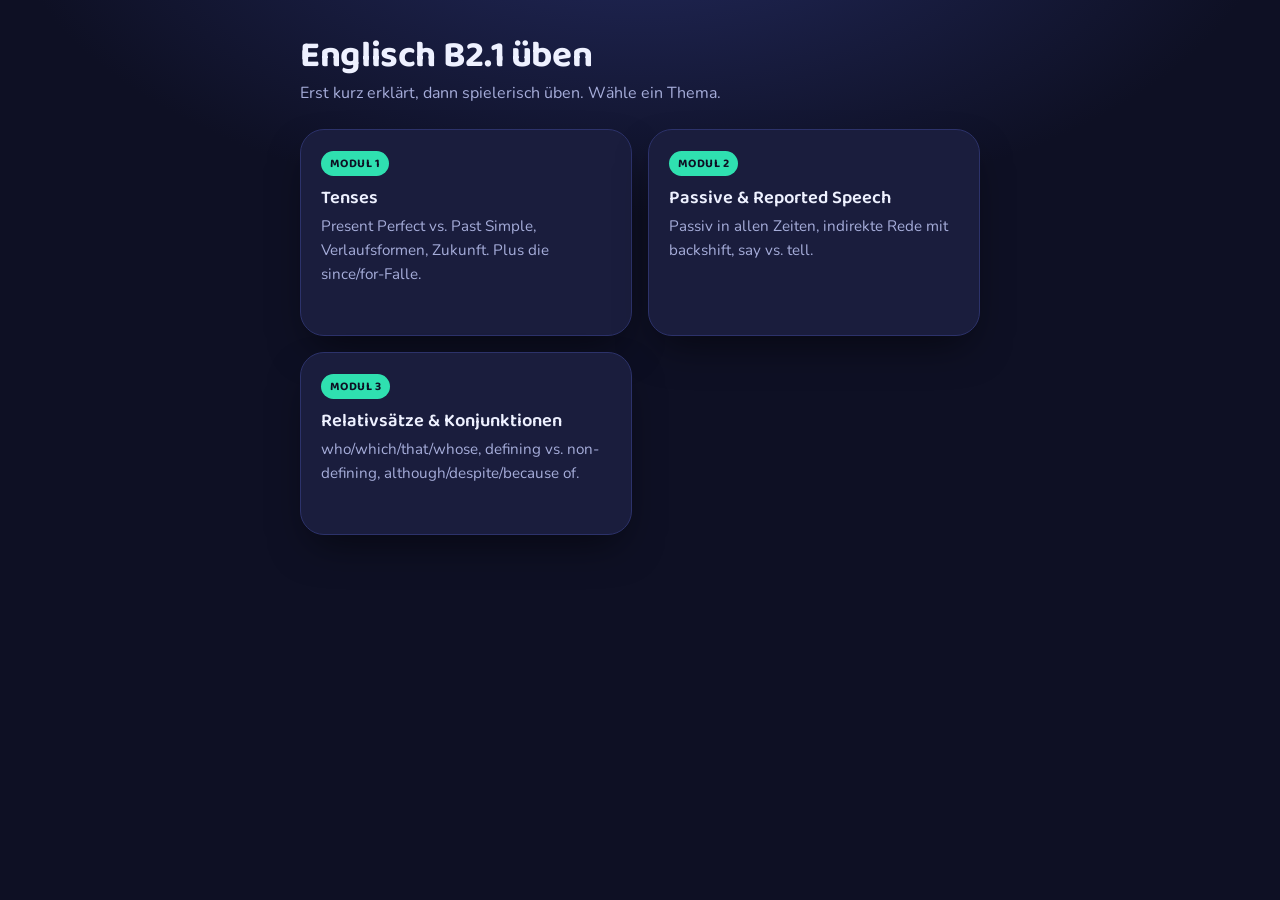
==== index.html @ a8e32803 "Interaktive Englisch-Lernseite B2.1 (Tenses, Passive/Reported, Relativsätze) HTML/CSS/JS ohne Framew" ====
<!DOCTYPE html>
<html lang="de">
<head>
  <meta charset="UTF-8">
  <meta name="viewport" content="width=device-width, initial-scale=1">
  <title>Englisch B2.1 – Grammatik üben</title>
  <link rel="stylesheet" href="css/style.css">
</head>
<body>
  <main class="wrap">
    <h1>Englisch B2.1 üben</h1>
    <p class="lead">Erst kurz erklärt, dann spielerisch üben. Wähle ein Thema.</p>

    <div class="cards">
      <a class="card" href="tenses.html">
        <span class="badge">Modul 1</span>
        <h2>Tenses</h2>
        <p>Present Perfect vs. Past Simple, Verlaufsformen, Zukunft. Plus die since/for-Falle.</p>
        <div class="best" data-best="best:Tenses"></div>
      </a>

      <a class="card" href="passive-reported.html">
        <span class="badge">Modul 2</span>
        <h2>Passive &amp; Reported Speech</h2>
        <p>Passiv in allen Zeiten, indirekte Rede mit backshift, say vs. tell.</p>
        <div class="best" data-best="best:Passive &amp; Reported Speech"></div>
      </a>

      <a class="card" href="relative-conjunctions.html">
        <span class="badge">Modul 3</span>
        <h2>Relativsätze &amp; Konjunktionen</h2>
        <p>who/which/that/whose, defining vs. non-defining, although/despite/because of.</p>
        <div class="best" data-best="best:Relativsätze &amp; Konjunktionen"></div>
      </a>
    </div>
  </main>

  <!-- Zeigt die gespeicherte Bestpunktzahl pro Modul (falls vorhanden) -->
  <script>
    document.querySelectorAll(".best").forEach(function (n) {
      var p = 0;
      try { p = parseInt(localStorage.getItem(n.dataset.best) || "0", 10); } catch (e) {}
      n.textContent = p > 0 ? "Bestpunktzahl: " + p : "";
    });
  </script>
</body>
</html>
---- css/style.css ----
/* ============================================================
   Englisch B2.1 – gemeinsames Aussehen für alle Seiten
   Aufbau: 1) Variablen  2) Grundlagen  3) Startseite
            4) Quiz  5) Gamification  6) Abschluss  7) Handy
   Stil: dunkles "Clay"-Theme, indigo + grün, verspielt aber
         lesbar. Schrift: Baloo 2 (Überschriften) + Nunito (Text).
   ============================================================ */

@import url('https://fonts.googleapis.com/css2?family=Baloo+2:wght@500;600;700&family=Nunito:wght@400;600;700;800&display=swap');

/* 1) Farben & Maße zentral als Variablen ------------------- */
:root {
  --bg:        #0e1024;     /* dunkler Hintergrund   */
  --bg-card:   #1a1d3d;     /* Kästen                */
  --bg-soft:   #242853;     /* Buttons, Felder       */
  --text:      #eef1ff;     /* Schrift  (Kontrast 13:1) */
  --muted:     #a6adda;     /* Nebentext (Kontrast 6:1) */
  --accent:    #8b95ff;     /* Hauptfarbe (indigo, hell für dunkel) */
  --accent-2:  #2fe0b0;     /* Akzent (grün-türkis)  */
  --good:      #3ddc84;     /* richtig               */
  --bad:       #ff6b7a;     /* falsch                */
  --gold:      #ffd34e;     /* Streak / Belohnung    */
  --radius:    24px;        /* große, weiche Ecken (Clay) */
  --shadow:    0 18px 40px -12px rgba(0,0,0,.55);
  /* tastbarer Clay-Schatten: außen tief + innen heller Rand */
  --clay:      0 10px 24px -8px rgba(0,0,0,.5),
               inset 0 1px 0 rgba(255,255,255,.06);
  --maxw:      720px;
  /* sanfte, exponentielle Beschleunigung – kein Bounce */
  --ease:      cubic-bezier(.22,1,.36,1);
}

/* 2) Grundlagen ------------------------------------------- */
* { box-sizing: border-box; }

body {
  margin: 0;
  font-family: "Nunito", system-ui, -apple-system, "Segoe UI", Roboto, sans-serif;
  background: radial-gradient(1100px 560px at 50% -12%, #232a5e 0%, var(--bg) 58%);
  color: var(--text);
  line-height: 1.6;
  min-height: 100dvh;
  -webkit-font-smoothing: antialiased;
}

.wrap {
  max-width: var(--maxw);
  margin: 0 auto;
  padding: 28px 20px 60px;
}

a { color: var(--accent); }

h1, h2, h3, .btn, .badge, .chip { font-family: "Baloo 2", "Nunito", sans-serif; }
h1, h2, h3 { text-wrap: balance; line-height: 1.15; }
h1 { font-size: clamp(1.7rem, 5vw, 2.3rem); font-weight: 700; margin: .2em 0 .1em; letter-spacing: -.01em; }
h2 { font-size: 1.35rem; font-weight: 600; margin: 1.4em 0 .4em; }

.topbar {
  display: flex;
  align-items: center;
  justify-content: space-between;
  margin-bottom: 8px;
}
.topbar a { text-decoration: none; color: var(--muted); font-weight: 600; }
.topbar a:hover { color: var(--text); }

.lead { color: var(--muted); margin-top: 0; }

/* Erklär-Box über dem Quiz */
.explain {
  background: var(--bg-card);
  border: 1px solid #2c326a;
  border-radius: var(--radius);
  padding: 18px 20px;
  box-shadow: var(--clay);
  margin: 18px 0 26px;
}
.explain h2 { margin-top: .2em; }
.explain ul { margin: .4em 0; padding-left: 1.2em; }
.explain li { margin: .3em 0; }
.explain .ex { color: var(--accent-2); font-style: italic; }

/* 3) Startseite: Themen-Karten ---------------------------- */
.cards { display: grid; gap: 16px; margin-top: 22px; }
@media (min-width: 620px) { .cards { grid-template-columns: 1fr 1fr; } }

.card {
  display: block;
  text-decoration: none;
  color: var(--text);
  background: var(--bg-card);
  border: 1px solid #2c326a;
  border-radius: var(--radius);
  padding: 20px;
  box-shadow: var(--shadow);
  transition: transform .12s ease, border-color .12s ease;
}
.card:hover { transform: translateY(-3px); border-color: var(--accent); }
.card .badge {
  display: inline-block;
  font-size: .75rem;
  font-weight: 700;
  letter-spacing: .04em;
  text-transform: uppercase;
  color: var(--bg);
  background: var(--accent-2);
  padding: 3px 9px;
  border-radius: 999px;
  margin-bottom: 10px;
}
.card h2 { margin: .1em 0 .25em; font-size: 1.15rem; }
.card p  { color: var(--muted); margin: 0; font-size: .95rem; }
.card .best { margin-top: 12px; font-size: .85rem; color: var(--gold); min-height: 1.2em; }

/* 4) Quiz ------------------------------------------------- */
.quiz { margin-top: 8px; }

.statusbar {
  display: flex;
  align-items: center;
  gap: 14px;
  flex-wrap: wrap;
  margin-bottom: 14px;
  font-weight: 600;
}
.chip {
  background: var(--bg-soft);
  border-radius: 999px;
  padding: 6px 14px;
  font-size: .9rem;
}
.chip .num { color: var(--accent-2); }
.chip.streak .num { color: var(--gold); }

.progress {
  height: 10px;
  background: var(--bg-soft);
  border-radius: 999px;
  overflow: hidden;
  margin-bottom: 22px;
}
.progress > span {
  display: block;
  height: 100%;
  width: 0%;
  background: linear-gradient(90deg, var(--accent), var(--accent-2));
  transition: width .35s ease;
}

.question {
  background: var(--bg-card);
  border: 1px solid #2c326a;
  border-radius: var(--radius);
  padding: 22px;
  box-shadow: var(--shadow);
}
.q-type {
  font-size: .72rem;
  text-transform: uppercase;
  letter-spacing: .05em;
  color: var(--muted);
  font-weight: 700;
}
.q-text { font-size: 1.2rem; margin: 10px 0 18px; }

/* Multiple-Choice-Optionen */
.options { display: grid; gap: 10px; }
.option {
  text-align: left;
  font-size: 1rem;
  color: var(--text);
  background: var(--bg-soft);
  border: 2px solid transparent;
  border-radius: 12px;
  padding: 13px 16px;
  cursor: pointer;
  transition: border-color .12s, background .12s;
}
.option { transition: border-color .15s var(--ease), background .15s var(--ease), transform .12s var(--ease); }
.option:hover:not(:disabled) { border-color: var(--accent); transform: translateY(-1px); }
.option:active:not(:disabled) { transform: scale(.98); }
.option:disabled { cursor: default; opacity: .95; }
.option.correct { border-color: var(--good); background: rgba(46,204,113,.16); }
.option.wrong   { border-color: var(--bad);  background: rgba(255,93,108,.16); }

/* Eingabefeld für Lückentext / Umformen */
.answer-input {
  width: 100%;
  font-size: 1.05rem;
  color: var(--text);
  background: var(--bg-soft);
  border: 2px solid #343a72;
  border-radius: 12px;
  padding: 13px 16px;
  outline: none;
}
.answer-input:focus { border-color: var(--accent); }
.answer-input.correct { border-color: var(--good); }
.answer-input.wrong   { border-color: var(--bad); }

/* Knöpfe */
.btn {
  font-size: 1rem;
  font-weight: 700;
  color: #fff;
  background: var(--accent);
  border: none;
  border-radius: 12px;
  padding: 13px 22px;
  cursor: pointer;
  transition: filter .12s, transform .12s;
}
.btn:hover { filter: brightness(1.08); }
.btn:active { transform: scale(.96); }            /* tastbares Drücken */
.btn.ghost { background: var(--bg-soft); }
.btn[disabled] { opacity: .4; cursor: default; }

.actions { display: flex; gap: 10px; margin-top: 18px; flex-wrap: wrap; }

/* 5) Feedback nach Antwort -------------------------------- */
.feedback {
  margin-top: 16px;
  padding: 14px 16px;
  border-radius: 12px;
  font-size: .98rem;
  display: none;            /* per JS eingeblendet */
}
.feedback.show { display: block; }
.feedback.good { background: rgba(46,204,113,.14); border: 1px solid var(--good); }
.feedback.bad  { background: rgba(255,93,108,.14); border: 1px solid var(--bad); }
.feedback .tag { font-weight: 800; }
.feedback.good .tag { color: var(--good); }
.feedback.bad  .tag { color: var(--bad); }
.feedback .why { color: var(--text); }
.feedback .sol { color: var(--accent-2); font-weight: 600; }

/* kleine Belohnungs-Animation bei Streak */
@keyframes pop { 0%{transform:scale(.6);opacity:0} 60%{transform:scale(1.15)} 100%{transform:scale(1);opacity:1} }
.spark { display:inline-block; animation: pop .4s ease; }

/* 6) Abschluss-Screen ------------------------------------- */
.result {
  text-align: center;
  background: var(--bg-card);
  border: 1px solid #2c326a;
  border-radius: var(--radius);
  padding: 38px 24px;
  box-shadow: var(--shadow);
}
.result .ring {
  --p: 0;                   /* Prozent, per JS gesetzt */
  width: 160px; height: 160px;
  margin: 8px auto 20px;
  border-radius: 50%;
  display: grid; place-items: center;
  background:
    radial-gradient(closest-side, var(--bg-card) 78%, transparent 79%),
    conic-gradient(var(--accent-2) calc(var(--p) * 1%), var(--bg-soft) 0);
}
.result .ring b { font-size: 2.1rem; }
.result .msg { font-size: 1.15rem; margin: 6px 0 4px; }
.result .sub { color: var(--muted); }

/* 7) Handy ------------------------------------------------ */
@media (max-width: 480px) {
  .q-text { font-size: 1.08rem; }
  .wrap { padding: 20px 14px 50px; }
}

/* 8) Tastatur-Fokus & Barrierefreiheit -------------------- */
:focus-visible {
  outline: 3px solid var(--accent);
  outline-offset: 2px;
  border-radius: 6px;
}

/* Wer im System "weniger Bewegung" einstellt, bekommt keine. */
@media (prefers-reduced-motion: reduce) {
  *, *::before, *::after {
    animation-duration: .01ms !important;
    animation-iteration-count: 1 !important;
    transition-duration: .01ms !important;
    scroll-behavior: auto !important;
  }
}
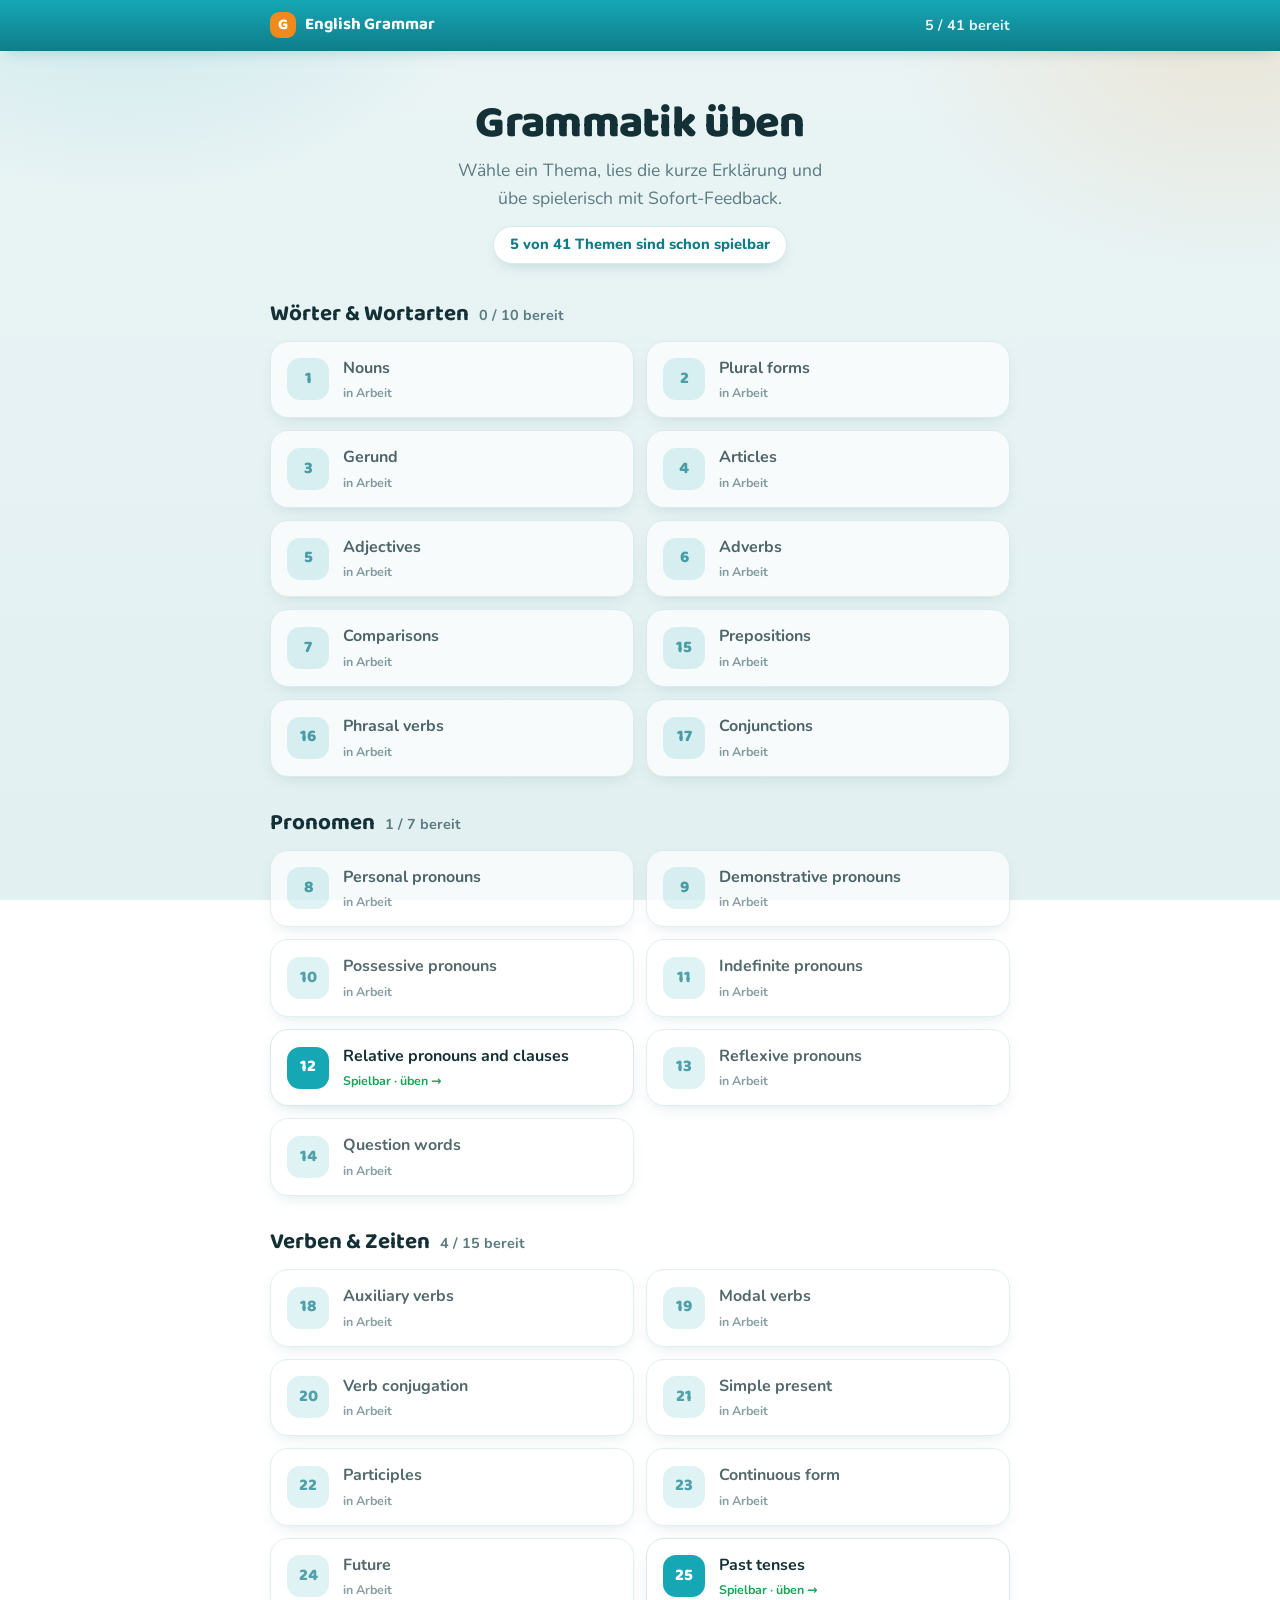
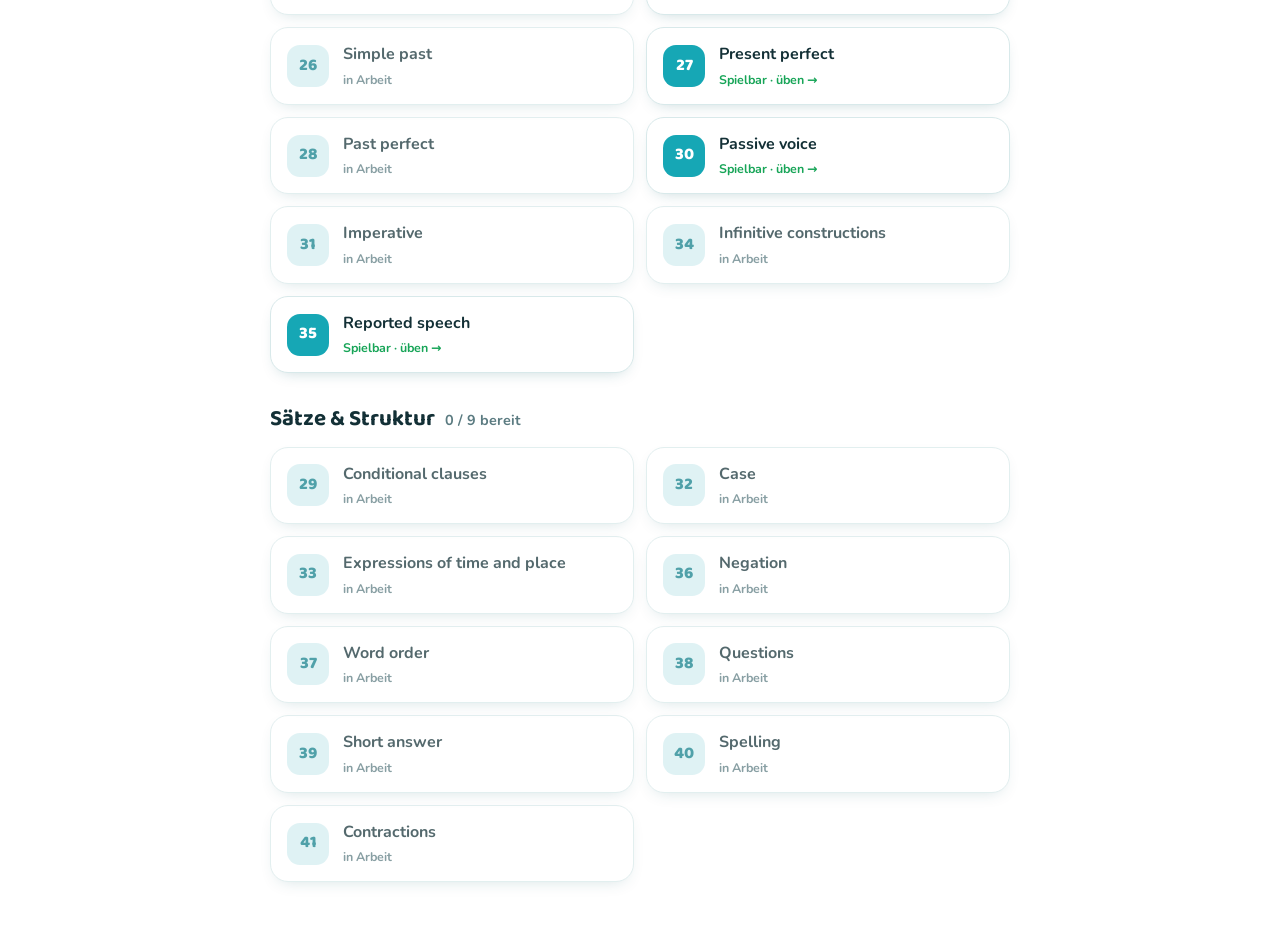
==== commit d56f918f: "Redesign auf teal+orange (Stina-Stil) + skalierbare 41-Themen-Struktur - style.css: helles, verspiel" ====
--- a/index.html
+++ b/index.html
@@ -3,45 +3,82 @@
 <head>
   <meta charset="UTF-8">
   <meta name="viewport" content="width=device-width, initial-scale=1">
-  <title>Englisch B2.1 – Grammatik üben</title>
+  <title>English Grammar – üben</title>
   <link rel="stylesheet" href="css/style.css">
 </head>
 <body>
+  <header class="appbar">
+    <div class="appbar__in">
+      <a class="appbar__title" href="index.html"><span class="dot">G</span> English Grammar</a>
+      <span style="opacity:.9;font-weight:700;font-size:.9rem" id="ready-count"></span>
+    </div>
+  </header>
+
   <main class="wrap">
-    <h1>Englisch B2.1 üben</h1>
-    <p class="lead">Erst kurz erklärt, dann spielerisch üben. Wähle ein Thema.</p>
+    <section class="hero">
+      <h1>Grammatik üben</h1>
+      <p class="lead">Wähle ein Thema, lies die kurze Erklärung und übe spielerisch mit Sofort-Feedback.</p>
+      <span class="stat" id="hero-stat"></span>
+    </section>
 
-    <div class="cards">
-      <a class="card" href="tenses.html">
-        <span class="badge">Modul 1</span>
-        <h2>Tenses</h2>
-        <p>Present Perfect vs. Past Simple, Verlaufsformen, Zukunft. Plus die since/for-Falle.</p>
-        <div class="best" data-best="best:Tenses"></div>
-      </a>
-
-      <a class="card" href="passive-reported.html">
-        <span class="badge">Modul 2</span>
-        <h2>Passive &amp; Reported Speech</h2>
-        <p>Passiv in allen Zeiten, indirekte Rede mit backshift, say vs. tell.</p>
-        <div class="best" data-best="best:Passive &amp; Reported Speech"></div>
-      </a>
-
-      <a class="card" href="relative-conjunctions.html">
-        <span class="badge">Modul 3</span>
-        <h2>Relativsätze &amp; Konjunktionen</h2>
-        <p>who/which/that/whose, defining vs. non-defining, although/despite/because of.</p>
-        <div class="best" data-best="best:Relativsätze &amp; Konjunktionen"></div>
-      </a>
-    </div>
+    <div id="topic-list"></div>
   </main>
 
-  <!-- Zeigt die gespeicherte Bestpunktzahl pro Modul (falls vorhanden) -->
+  <script src="js/topics.js"></script>
   <script>
-    document.querySelectorAll(".best").forEach(function (n) {
-      var p = 0;
-      try { p = parseInt(localStorage.getItem(n.dataset.best) || "0", 10); } catch (e) {}
-      n.textContent = p > 0 ? "Bestpunktzahl: " + p : "";
-    });
+    (function () {
+      var groups = window.TOPIC_GROUPS, topics = window.TOPICS;
+      var fertig = topics.filter(function (t) { return t.file; }).length;
+
+      document.getElementById("ready-count").textContent = fertig + " / " + topics.length + " bereit";
+      document.getElementById("hero-stat").textContent = fertig + " von " + topics.length + " Themen sind schon spielbar";
+
+      function bestFor(t) {
+        // Bestpunktzahl wird in quiz.js unter "best:<title>" gespeichert
+        try { return parseInt(localStorage.getItem("best:" + t.title) || "0", 10); } catch (e) { return 0; }
+      }
+
+      var root = document.getElementById("topic-list");
+
+      groups.forEach(function (g) {
+        var items = topics.filter(function (t) { return t.group === g.key; });
+        if (!items.length) return;
+        var fertigG = items.filter(function (t) { return t.file; }).length;
+
+        var sec = document.createElement("section");
+        sec.className = "group";
+        sec.innerHTML =
+          '<div class="group__head"><h2>' + g.name + '</h2>' +
+          '<span class="count">' + fertigG + " / " + items.length + ' bereit</span></div>' +
+          '<div class="topics"></div>';
+        var grid = sec.querySelector(".topics");
+
+        items.forEach(function (t) {
+          var best = t.file ? bestFor(t) : 0;
+          if (t.file) {
+            var a = document.createElement("a");
+            a.className = "topic ready";
+            a.href = "uebung.html?id=" + t.id;
+            a.innerHTML =
+              '<span class="n">' + t.id + '</span>' +
+              '<span><span class="t">' + t.title + '</span>' +
+              '<span class="meta">Spielbar · üben →</span></span>' +
+              (best > 0 ? '<span class="best">' + best + ' P</span>' : '');
+            grid.appendChild(a);
+          } else {
+            var d = document.createElement("div");
+            d.className = "topic soon";
+            d.innerHTML =
+              '<span class="n">' + t.id + '</span>' +
+              '<span><span class="t">' + t.title + '</span>' +
+              '<span class="meta">in Arbeit</span></span>';
+            grid.appendChild(d);
+          }
+        });
+
+        root.appendChild(sec);
+      });
+    })();
   </script>
 </body>
 </html>
--- a/css/style.css
+++ b/css/style.css
@@ -1,33 +1,39 @@
 /* ============================================================
-   Englisch B2.1 – gemeinsames Aussehen für alle Seiten
-   Aufbau: 1) Variablen  2) Grundlagen  3) Startseite
-            4) Quiz  5) Gamification  6) Abschluss  7) Handy
-   Stil: dunkles "Clay"-Theme, indigo + grün, verspielt aber
-         lesbar. Schrift: Baloo 2 (Überschriften) + Nunito (Text).
+   Englisch üben – gemeinsames Aussehen für alle Seiten
+   Stil: HELL & verspielt, Farben wie Stina_Schulhund (teal + orange).
+   Schrift: Baloo 2 (Überschriften) + Nunito (Text).
+   Aufbau: 1) Variablen 2) Grundlagen 3) Kopfleiste 4) Landingpage
+           5) Quiz 6) Feedback 7) Abschluss 8) Handy 9) A11y
    ============================================================ */
 
-@import url('https://fonts.googleapis.com/css2?family=Baloo+2:wght@500;600;700&family=Nunito:wght@400;600;700;800&display=swap');
-
-/* 1) Farben & Maße zentral als Variablen ------------------- */
+@import url('https://fonts.googleapis.com/css2?family=Baloo+2:wght@500;600;700;800&family=Nunito:wght@400;600;700;800&display=swap');
+
+/* 1) Farben & Maße ---------------------------------------- */
 :root {
-  --bg:        #0e1024;     /* dunkler Hintergrund   */
-  --bg-card:   #1a1d3d;     /* Kästen                */
-  --bg-soft:   #242853;     /* Buttons, Felder       */
-  --text:      #eef1ff;     /* Schrift  (Kontrast 13:1) */
-  --muted:     #a6adda;     /* Nebentext (Kontrast 6:1) */
-  --accent:    #8b95ff;     /* Hauptfarbe (indigo, hell für dunkel) */
-  --accent-2:  #2fe0b0;     /* Akzent (grün-türkis)  */
-  --good:      #3ddc84;     /* richtig               */
-  --bad:       #ff6b7a;     /* falsch                */
-  --gold:      #ffd34e;     /* Streak / Belohnung    */
-  --radius:    24px;        /* große, weiche Ecken (Clay) */
-  --shadow:    0 18px 40px -12px rgba(0,0,0,.55);
-  /* tastbarer Clay-Schatten: außen tief + innen heller Rand */
-  --clay:      0 10px 24px -8px rgba(0,0,0,.5),
-               inset 0 1px 0 rgba(255,255,255,.06);
-  --maxw:      720px;
-  /* sanfte, exponentielle Beschleunigung – kein Bounce */
-  --ease:      cubic-bezier(.22,1,.36,1);
+  --bg:        #eaf4f5;     /* sehr helles Teal-Off-White */
+  --bg-2:      #e2f0f1;
+  --surface:   #ffffff;
+  --ink:       #133036;     /* dunkles Teal-Anthrazit (Kontrast 12:1) */
+  --muted:     #5b7b81;     /* Nebentext (Kontrast 4.6:1) */
+  --line:      #d8e9ea;
+
+  --teal:      #16a7b5;     /* Hauptfarbe (wie Referenz-Header) */
+  --teal-d:    #0e7d89;     /* dunkler für 3D/Text/Hover */
+  --teal-l:    #d3eef1;
+  --orange:    #f08a1d;     /* Akzent (wie oranger „G“-Button) */
+  --orange-d:  #d3730c;
+
+  --good:      #18a558;     /* richtig */
+  --good-bg:   #e6f7ee;
+  --bad:       #e6452f;     /* falsch (Referenz-Rot) */
+  --bad-bg:    #fdeae6;
+  --gold:      #f0a500;     /* Serie/Belohnung */
+
+  --radius:    24px;
+  --shadow:    0 16px 34px -16px rgba(16,90,100,.40);
+  --shadow-sm: 0 6px 16px -8px rgba(16,90,100,.28);
+  --maxw:      780px;
+  --ease:      cubic-bezier(.22,1,.36,1);   /* ease-out, kein Bounce */
 }
 
 /* 2) Grundlagen ------------------------------------------- */
@@ -36,251 +42,189 @@
 body {
   margin: 0;
   font-family: "Nunito", system-ui, -apple-system, "Segoe UI", Roboto, sans-serif;
-  background: radial-gradient(1100px 560px at 50% -12%, #232a5e 0%, var(--bg) 58%);
-  color: var(--text);
+  color: var(--ink);
   line-height: 1.6;
   min-height: 100dvh;
   -webkit-font-smoothing: antialiased;
-}
-
-.wrap {
-  max-width: var(--maxw);
-  margin: 0 auto;
-  padding: 28px 20px 60px;
-}
-
-a { color: var(--accent); }
-
-h1, h2, h3, .btn, .badge, .chip { font-family: "Baloo 2", "Nunito", sans-serif; }
-h1, h2, h3 { text-wrap: balance; line-height: 1.15; }
-h1 { font-size: clamp(1.7rem, 5vw, 2.3rem); font-weight: 700; margin: .2em 0 .1em; letter-spacing: -.01em; }
-h2 { font-size: 1.35rem; font-weight: 600; margin: 1.4em 0 .4em; }
-
-.topbar {
-  display: flex;
-  align-items: center;
-  justify-content: space-between;
-  margin-bottom: 8px;
-}
-.topbar a { text-decoration: none; color: var(--muted); font-weight: 600; }
-.topbar a:hover { color: var(--text); }
-
-.lead { color: var(--muted); margin-top: 0; }
-
-/* Erklär-Box über dem Quiz */
-.explain {
-  background: var(--bg-card);
-  border: 1px solid #2c326a;
-  border-radius: var(--radius);
-  padding: 18px 20px;
-  box-shadow: var(--clay);
-  margin: 18px 0 26px;
-}
+  background:
+    radial-gradient(620px 420px at 10% -6%,  rgba(22,167,181,.16), transparent 60%),
+    radial-gradient(560px 420px at 96% 2%,   rgba(240,138,29,.14), transparent 60%),
+    linear-gradient(180deg, var(--bg), var(--bg-2));
+  background-attachment: fixed;
+}
+
+.wrap { max-width: var(--maxw); margin: 0 auto; padding: 22px 20px 64px; }
+
+a { color: var(--teal-d); }
+
+h1, h2, h3, .btn, .badge, .chip, .appbar__title { font-family: "Baloo 2", "Nunito", sans-serif; }
+h1, h2, h3 { text-wrap: balance; line-height: 1.12; }
+h1 { font-size: clamp(1.9rem, 5.5vw, 2.8rem); font-weight: 800; margin: .2em 0 .1em; letter-spacing: -.015em; }
+h2 { font-size: 1.4rem; font-weight: 700; margin: 1.3em 0 .4em; }
+
+.lead { color: var(--muted); margin-top: 0; font-size: 1.1rem; }
+
+/* 3) Kopfleiste (teal, wie Referenz) ---------------------- */
+.appbar {
+  position: sticky; top: 0; z-index: 50;
+  background: linear-gradient(180deg, var(--teal), var(--teal-d));
+  color: #fff; box-shadow: var(--shadow-sm);
+}
+.appbar__in { max-width: var(--maxw); margin: 0 auto; padding: 12px 20px;
+              display: flex; align-items: center; justify-content: space-between; gap: 12px; }
+.appbar__title { font-weight: 700; font-size: 1.05rem; color: #fff; text-decoration: none;
+                 display: inline-flex; align-items: center; gap: 9px; }
+.appbar__title .dot { width: 26px; height: 26px; border-radius: 9px; background: var(--orange);
+                      display: grid; place-items: center; color: #fff; font-weight: 800; font-size: .95rem; }
+.appbar a.back { color: #fff; text-decoration: none; font-weight: 700; opacity: .92; font-size: .95rem; }
+.appbar a.back:hover { opacity: 1; }
+
+/* 4) Landingpage ------------------------------------------ */
+.hero { text-align: center; padding: 26px 0 4px; }
+.hero h1 { margin: 0 0 .15em; }
+.hero .lead { max-width: 34ch; margin: 0 auto 6px; }
+.hero .stat { display: inline-block; margin-top: 8px; color: var(--teal-d); font-weight: 800;
+              background: #fff; border: 1px solid var(--line); box-shadow: var(--shadow-sm);
+              padding: 6px 16px; border-radius: 999px; font-size: .92rem; }
+
+.group { margin-top: 34px; }
+.group__head { display: flex; align-items: baseline; gap: 10px; margin-bottom: 4px; }
+.group__head h2 { margin: 0; }
+.group__head .count { color: var(--muted); font-weight: 700; font-size: .9rem; }
+
+.topics { display: grid; gap: 12px; margin-top: 14px; }
+@media (min-width: 620px) { .topics { grid-template-columns: 1fr 1fr; } }
+
+.topic {
+  position: relative; display: flex; align-items: center; gap: 14px;
+  text-decoration: none; color: var(--ink);
+  background: var(--surface); border: 1px solid var(--line); border-radius: 18px;
+  padding: 14px 16px; box-shadow: var(--shadow-sm);
+  transition: transform .2s var(--ease), box-shadow .2s var(--ease), border-color .2s var(--ease);
+}
+.topic:hover { transform: translateY(-3px); box-shadow: var(--shadow); border-color: var(--teal); }
+.topic .n {
+  flex: none; width: 42px; height: 42px; border-radius: 13px; display: grid; place-items: center;
+  font-family: "Baloo 2", sans-serif; font-weight: 800; font-size: 1.05rem;
+  background: var(--teal-l); color: var(--teal-d);
+}
+.topic.ready .n { background: var(--teal); color: #fff; }
+.topic .t { font-weight: 700; line-height: 1.25; }
+.topic .meta { display: block; font-weight: 700; font-size: .78rem; color: var(--muted); margin-top: 2px; }
+.topic.ready .meta { color: var(--good); }
+.topic .best { margin-left: auto; flex: none; font-weight: 800; font-size: .82rem; color: var(--gold); }
+.topic.soon { opacity: .72; }
+.topic.soon:hover { transform: none; box-shadow: var(--shadow-sm); border-color: var(--line); }
+
+/* 5) Quiz ------------------------------------------------- */
+.quiz { margin-top: 6px; }
+.quiz__intro { color: var(--muted); margin: 2px 0 12px; }
+
+.explain { background: var(--surface); border: 1px solid var(--line); border-radius: var(--radius);
+           padding: 20px 22px; box-shadow: var(--shadow-sm); margin: 16px 0 24px; }
 .explain h2 { margin-top: .2em; }
 .explain ul { margin: .4em 0; padding-left: 1.2em; }
-.explain li { margin: .3em 0; }
-.explain .ex { color: var(--accent-2); font-style: italic; }
-
-/* 3) Startseite: Themen-Karten ---------------------------- */
-.cards { display: grid; gap: 16px; margin-top: 22px; }
-@media (min-width: 620px) { .cards { grid-template-columns: 1fr 1fr; } }
-
-.card {
-  display: block;
-  text-decoration: none;
-  color: var(--text);
-  background: var(--bg-card);
-  border: 1px solid #2c326a;
-  border-radius: var(--radius);
-  padding: 20px;
-  box-shadow: var(--shadow);
-  transition: transform .12s ease, border-color .12s ease;
-}
-.card:hover { transform: translateY(-3px); border-color: var(--accent); }
-.card .badge {
-  display: inline-block;
-  font-size: .75rem;
-  font-weight: 700;
-  letter-spacing: .04em;
-  text-transform: uppercase;
-  color: var(--bg);
-  background: var(--accent-2);
-  padding: 3px 9px;
-  border-radius: 999px;
-  margin-bottom: 10px;
-}
-.card h2 { margin: .1em 0 .25em; font-size: 1.15rem; }
-.card p  { color: var(--muted); margin: 0; font-size: .95rem; }
-.card .best { margin-top: 12px; font-size: .85rem; color: var(--gold); min-height: 1.2em; }
-
-/* 4) Quiz ------------------------------------------------- */
-.quiz { margin-top: 8px; }
-
-.statusbar {
-  display: flex;
-  align-items: center;
-  gap: 14px;
-  flex-wrap: wrap;
-  margin-bottom: 14px;
-  font-weight: 600;
-}
-.chip {
-  background: var(--bg-soft);
-  border-radius: 999px;
-  padding: 6px 14px;
-  font-size: .9rem;
-}
-.chip .num { color: var(--accent-2); }
+.explain li { margin: .35em 0; }
+.explain .ex { color: var(--teal-d); font-style: italic; font-weight: 700; }
+
+.statusbar { display: flex; align-items: center; gap: 12px; flex-wrap: wrap; margin-bottom: 14px; font-weight: 800; }
+.chip { background: var(--surface); border: 1px solid var(--line); box-shadow: var(--shadow-sm);
+        border-radius: 999px; padding: 7px 15px; font-size: .92rem; color: var(--ink); }
+.chip .num { color: var(--teal-d); }
 .chip.streak .num { color: var(--gold); }
 
-.progress {
-  height: 10px;
-  background: var(--bg-soft);
-  border-radius: 999px;
-  overflow: hidden;
-  margin-bottom: 22px;
-}
-.progress > span {
-  display: block;
-  height: 100%;
-  width: 0%;
-  background: linear-gradient(90deg, var(--accent), var(--accent-2));
-  transition: width .35s ease;
-}
-
-.question {
-  background: var(--bg-card);
-  border: 1px solid #2c326a;
-  border-radius: var(--radius);
-  padding: 22px;
-  box-shadow: var(--shadow);
-}
-.q-type {
-  font-size: .72rem;
-  text-transform: uppercase;
-  letter-spacing: .05em;
-  color: var(--muted);
-  font-weight: 700;
-}
-.q-text { font-size: 1.2rem; margin: 10px 0 18px; }
-
-/* Multiple-Choice-Optionen */
-.options { display: grid; gap: 10px; }
+.progress { height: 14px; background: #fff; border: 1px solid var(--line); border-radius: 999px;
+            overflow: hidden; margin-bottom: 22px; box-shadow: inset 0 1px 3px rgba(16,90,100,.08); }
+.progress > span { display: block; height: 100%; width: 0%; border-radius: 999px;
+                   background: linear-gradient(90deg, var(--teal), var(--orange));
+                   transition: width .45s var(--ease); }
+
+.question { background: var(--surface); border: 1px solid var(--line); border-radius: var(--radius);
+            padding: 24px; box-shadow: var(--shadow); }
+.q-type { font-size: .74rem; text-transform: uppercase; letter-spacing: .06em; color: var(--teal-d); font-weight: 800; }
+.q-text { font-size: 1.3rem; font-weight: 700; margin: 10px 0 20px; line-height: 1.4; }
+
+.options { display: grid; gap: 12px; }
 .option {
-  text-align: left;
-  font-size: 1rem;
-  color: var(--text);
-  background: var(--bg-soft);
-  border: 2px solid transparent;
-  border-radius: 12px;
-  padding: 13px 16px;
-  cursor: pointer;
-  transition: border-color .12s, background .12s;
-}
-.option { transition: border-color .15s var(--ease), background .15s var(--ease), transform .12s var(--ease); }
-.option:hover:not(:disabled) { border-color: var(--accent); transform: translateY(-1px); }
-.option:active:not(:disabled) { transform: scale(.98); }
-.option:disabled { cursor: default; opacity: .95; }
-.option.correct { border-color: var(--good); background: rgba(46,204,113,.16); }
-.option.wrong   { border-color: var(--bad);  background: rgba(255,93,108,.16); }
-
-/* Eingabefeld für Lückentext / Umformen */
+  text-align: left; font-family: "Nunito", sans-serif; font-size: 1.05rem; font-weight: 700;
+  color: var(--ink); background: #fff; border: 2px solid var(--line); border-radius: 16px;
+  padding: 15px 18px; cursor: pointer; box-shadow: 0 3px 0 var(--line);
+  transition: transform .12s var(--ease), border-color .15s var(--ease), box-shadow .12s var(--ease), background .15s var(--ease);
+}
+.option:hover:not(:disabled) { border-color: var(--teal); transform: translateY(-2px); box-shadow: 0 5px 0 var(--line); }
+.option:active:not(:disabled) { transform: translateY(1px); box-shadow: 0 1px 0 var(--line); }
+.option:disabled { cursor: default; }
+.option.correct { border-color: var(--good); background: var(--good-bg); box-shadow: 0 3px 0 #bfe9cd; }
+.option.wrong   { border-color: var(--bad);  background: var(--bad-bg);  box-shadow: 0 3px 0 #f6c6bd; }
+
 .answer-input {
-  width: 100%;
-  font-size: 1.05rem;
-  color: var(--text);
-  background: var(--bg-soft);
-  border: 2px solid #343a72;
-  border-radius: 12px;
-  padding: 13px 16px;
-  outline: none;
-}
-.answer-input:focus { border-color: var(--accent); }
-.answer-input.correct { border-color: var(--good); }
-.answer-input.wrong   { border-color: var(--bad); }
-
-/* Knöpfe */
+  width: 100%; font-family: "Nunito", sans-serif; font-size: 1.08rem; font-weight: 700; color: var(--ink);
+  background: #fff; border: 2px solid var(--line); border-radius: 16px; padding: 15px 18px; outline: none;
+  transition: border-color .15s var(--ease), box-shadow .15s var(--ease);
+}
+.answer-input::placeholder { color: #9bb4b8; font-weight: 600; }
+.answer-input:focus { border-color: var(--teal); box-shadow: 0 0 0 4px rgba(22,167,181,.18); }
+.answer-input.correct { border-color: var(--good); background: var(--good-bg); }
+.answer-input.wrong   { border-color: var(--bad);  background: var(--bad-bg); }
+
 .btn {
-  font-size: 1rem;
-  font-weight: 700;
-  color: #fff;
-  background: var(--accent);
-  border: none;
-  border-radius: 12px;
-  padding: 13px 22px;
-  cursor: pointer;
-  transition: filter .12s, transform .12s;
-}
-.btn:hover { filter: brightness(1.08); }
-.btn:active { transform: scale(.96); }            /* tastbares Drücken */
-.btn.ghost { background: var(--bg-soft); }
-.btn[disabled] { opacity: .4; cursor: default; }
-
-.actions { display: flex; gap: 10px; margin-top: 18px; flex-wrap: wrap; }
-
-/* 5) Feedback nach Antwort -------------------------------- */
-.feedback {
-  margin-top: 16px;
-  padding: 14px 16px;
-  border-radius: 12px;
-  font-size: .98rem;
-  display: none;            /* per JS eingeblendet */
-}
-.feedback.show { display: block; }
-.feedback.good { background: rgba(46,204,113,.14); border: 1px solid var(--good); }
-.feedback.bad  { background: rgba(255,93,108,.14); border: 1px solid var(--bad); }
-.feedback .tag { font-weight: 800; }
+  font-family: "Baloo 2", sans-serif; font-size: 1.05rem; font-weight: 700; color: #fff;
+  background: var(--teal); border: none; border-radius: 16px; padding: 14px 24px; cursor: pointer;
+  box-shadow: 0 5px 0 var(--teal-d), var(--shadow-sm);
+  transition: transform .12s var(--ease), box-shadow .12s var(--ease), filter .12s var(--ease);
+}
+.btn:hover { filter: brightness(1.05); }
+.btn:active { transform: translateY(4px); box-shadow: 0 1px 0 var(--teal-d); }
+.btn.accent { background: var(--orange); box-shadow: 0 5px 0 var(--orange-d), var(--shadow-sm); }
+.btn.accent:active { box-shadow: 0 1px 0 var(--orange-d); }
+.btn.ghost { color: var(--teal-d); background: #fff; box-shadow: 0 4px 0 var(--line), var(--shadow-sm); }
+.btn.ghost:active { box-shadow: 0 1px 0 var(--line); }
+.btn[disabled] { opacity: .45; cursor: default; box-shadow: none; transform: none; }
+
+.actions { display: flex; gap: 12px; margin-top: 20px; flex-wrap: wrap; }
+
+/* 6) Feedback --------------------------------------------- */
+.feedback { margin-top: 18px; padding: 15px 17px; border-radius: 16px; font-size: 1rem; display: none; }
+.feedback.show { display: block; animation: slidein .3s var(--ease); }
+.feedback.good { background: var(--good-bg); border: 1.5px solid var(--good); }
+.feedback.bad  { background: var(--bad-bg);  border: 1.5px solid var(--bad); }
+.feedback .tag { font-family: "Baloo 2", sans-serif; font-weight: 800; }
 .feedback.good .tag { color: var(--good); }
 .feedback.bad  .tag { color: var(--bad); }
-.feedback .why { color: var(--text); }
-.feedback .sol { color: var(--accent-2); font-weight: 600; }
-
-/* kleine Belohnungs-Animation bei Streak */
-@keyframes pop { 0%{transform:scale(.6);opacity:0} 60%{transform:scale(1.15)} 100%{transform:scale(1);opacity:1} }
-.spark { display:inline-block; animation: pop .4s ease; }
-
-/* 6) Abschluss-Screen ------------------------------------- */
-.result {
-  text-align: center;
-  background: var(--bg-card);
-  border: 1px solid #2c326a;
-  border-radius: var(--radius);
-  padding: 38px 24px;
-  box-shadow: var(--shadow);
-}
+.feedback .why { color: var(--ink); }
+.feedback .sol { color: var(--good); font-weight: 800; }
+.feedback.bad .sol { color: var(--bad); }
+
+@keyframes slidein { from { opacity: 0; transform: translateY(8px); } to { opacity: 1; transform: none; } }
+@keyframes pop { 0%{transform:scale(.6);opacity:0} 60%{transform:scale(1.18)} 100%{transform:scale(1);opacity:1} }
+.spark { display: inline-block; font-weight: 800; color: var(--gold); animation: pop .42s var(--ease); }
+
+/* 7) Abschluss-Screen ------------------------------------- */
+.result { text-align: center; background: var(--surface); border: 1px solid var(--line);
+          border-radius: var(--radius); padding: 40px 24px; box-shadow: var(--shadow); }
 .result .ring {
-  --p: 0;                   /* Prozent, per JS gesetzt */
-  width: 160px; height: 160px;
-  margin: 8px auto 20px;
-  border-radius: 50%;
+  --p: 0; width: 172px; height: 172px; margin: 10px auto 22px; border-radius: 50%;
   display: grid; place-items: center;
   background:
-    radial-gradient(closest-side, var(--bg-card) 78%, transparent 79%),
-    conic-gradient(var(--accent-2) calc(var(--p) * 1%), var(--bg-soft) 0);
-}
-.result .ring b { font-size: 2.1rem; }
-.result .msg { font-size: 1.15rem; margin: 6px 0 4px; }
-.result .sub { color: var(--muted); }
-
-/* 7) Handy ------------------------------------------------ */
+    radial-gradient(closest-side, var(--surface) 77%, transparent 78%),
+    conic-gradient(var(--teal) calc(var(--p) * 1%), #dcebec 0);
+}
+.result .ring b { font-family: "Baloo 2", sans-serif; font-size: 2.4rem; color: var(--ink); }
+.result .msg { font-size: 1.25rem; font-weight: 800; margin: 6px 0 4px; }
+.result .sub { color: var(--muted); font-weight: 600; }
+
+/* 8) Handy ------------------------------------------------ */
 @media (max-width: 480px) {
-  .q-text { font-size: 1.08rem; }
-  .wrap { padding: 20px 14px 50px; }
-}
-
-/* 8) Tastatur-Fokus & Barrierefreiheit -------------------- */
-:focus-visible {
-  outline: 3px solid var(--accent);
-  outline-offset: 2px;
-  border-radius: 6px;
-}
-
-/* Wer im System "weniger Bewegung" einstellt, bekommt keine. */
+  .q-text { font-size: 1.12rem; }
+  .wrap { padding: 18px 14px 52px; }
+}
+
+/* 9) Tastatur-Fokus & Barrierefreiheit -------------------- */
+:focus-visible { outline: 3px solid var(--teal); outline-offset: 3px; border-radius: 8px; }
+
 @media (prefers-reduced-motion: reduce) {
   *, *::before, *::after {
-    animation-duration: .01ms !important;
-    animation-iteration-count: 1 !important;
-    transition-duration: .01ms !important;
-    scroll-behavior: auto !important;
+    animation-duration: .01ms !important; animation-iteration-count: 1 !important;
+    transition-duration: .01ms !important; scroll-behavior: auto !important;
   }
 }
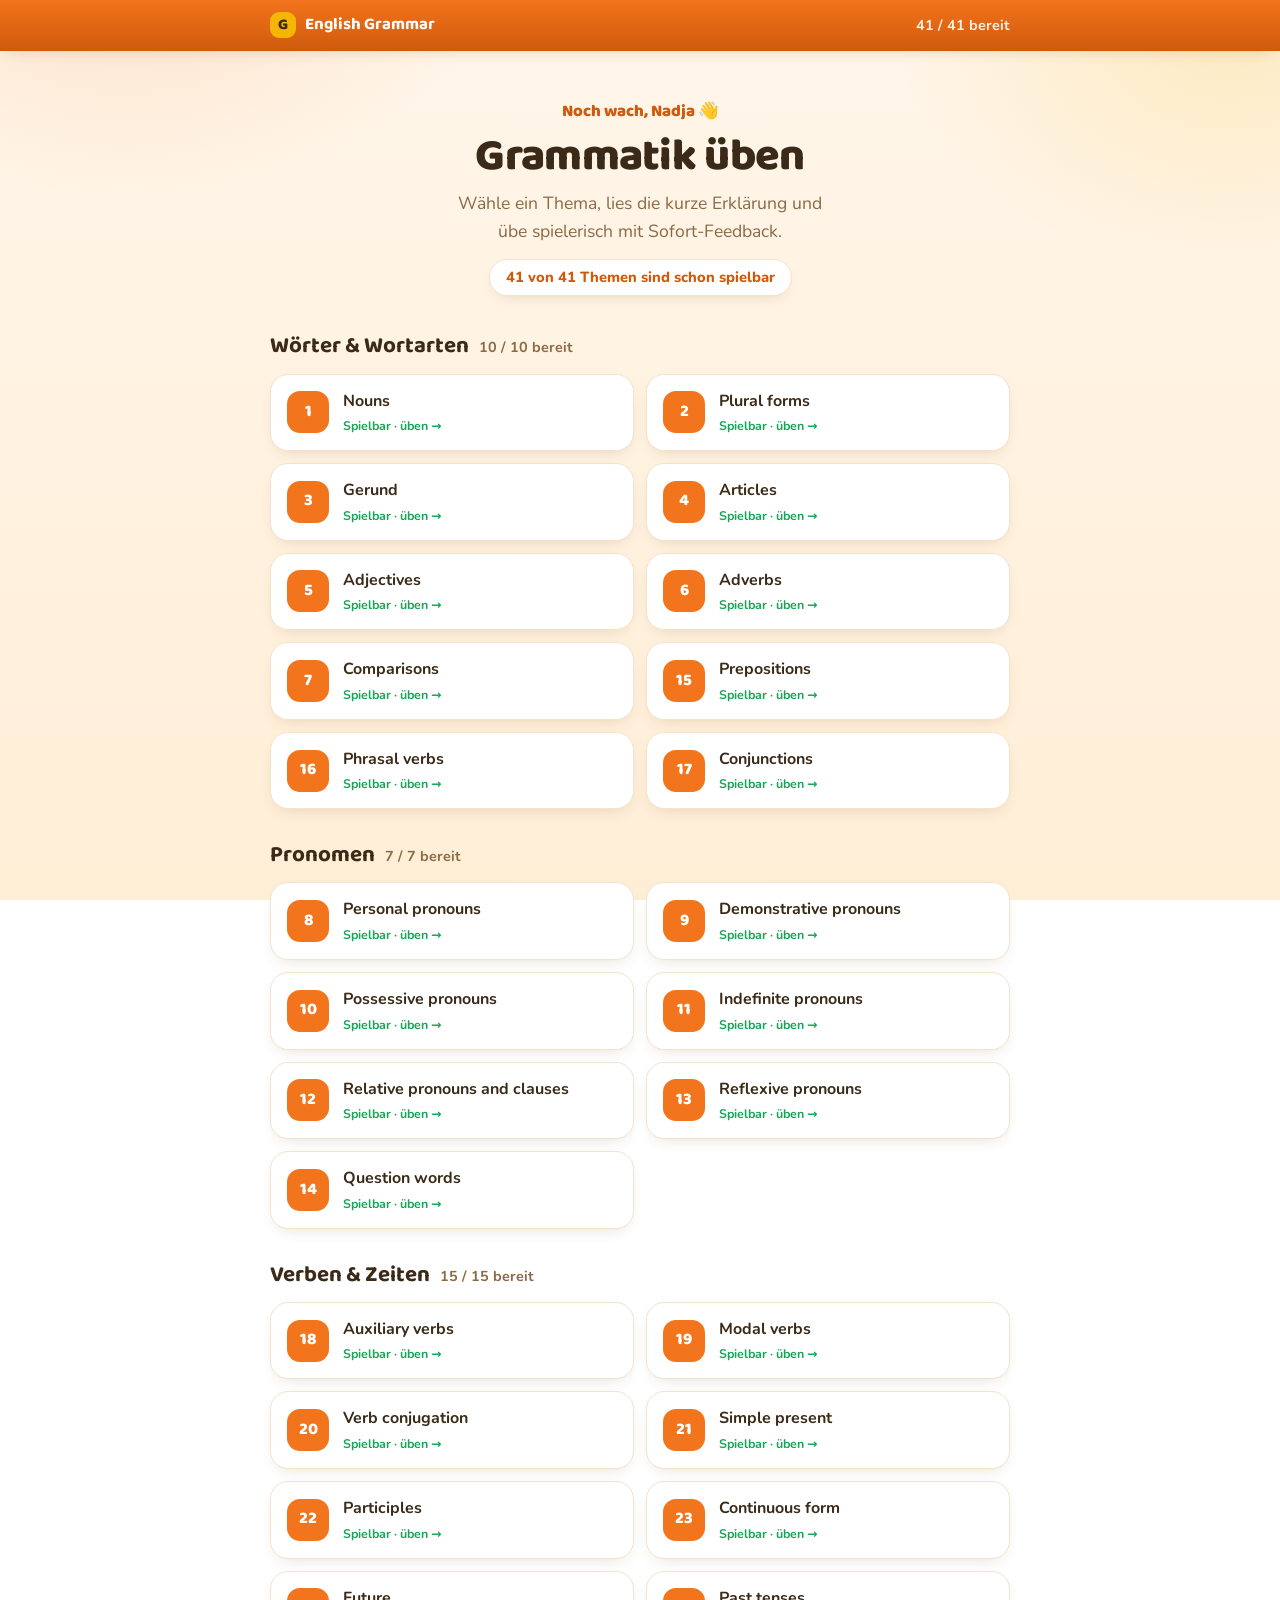
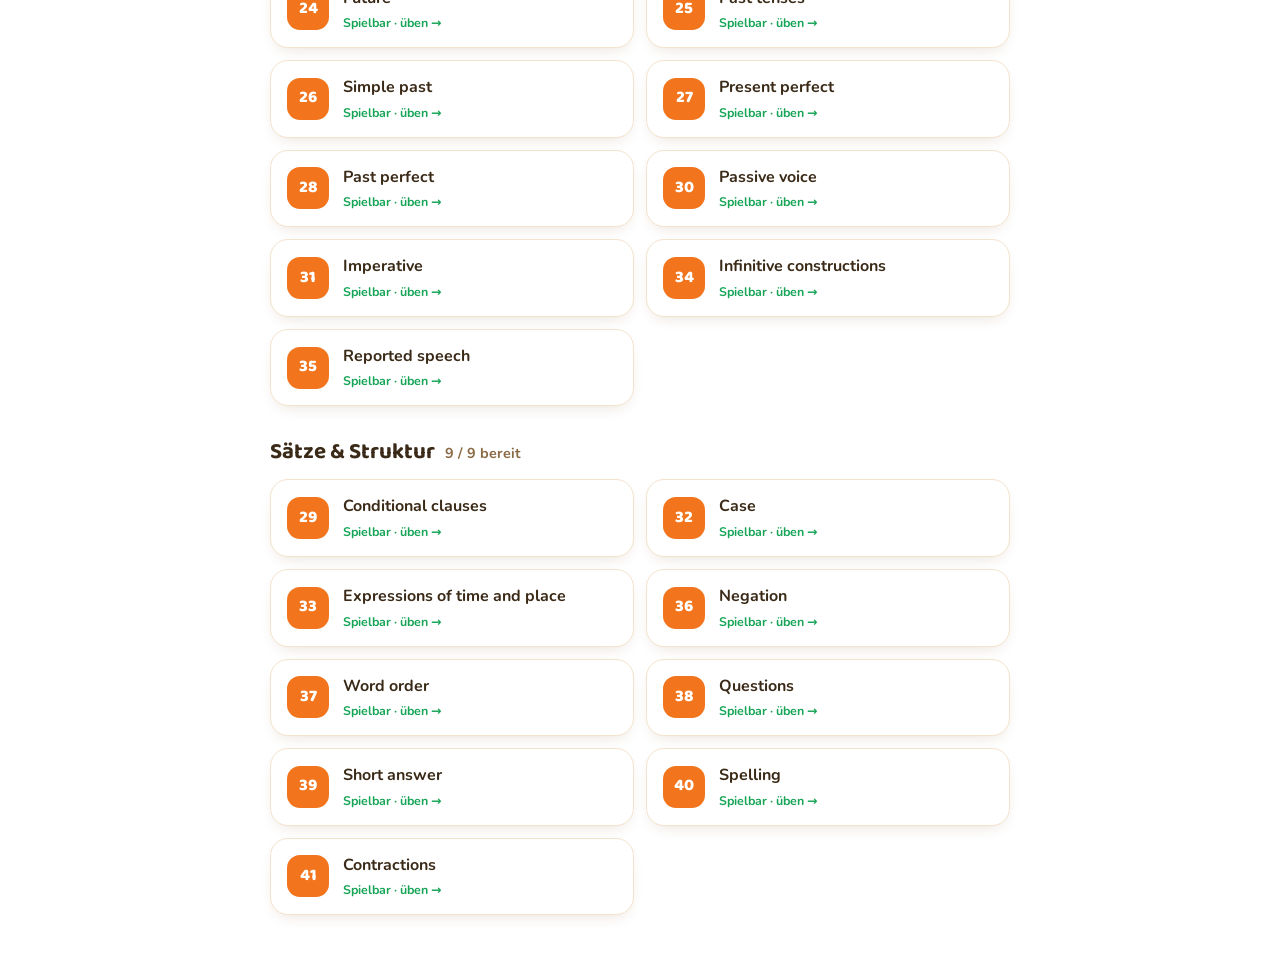
==== commit 99c9398e: "Persönliche, zeit-abhängige Begrüßung für Nadja im Hero Co-Authored-By: Claude Opus 4.8 (1M context)" ====
--- a/index.html
+++ b/index.html
@@ -16,6 +16,7 @@
 
   <main class="wrap">
     <section class="hero">
+      <p class="greet" id="greet"></p>
       <h1>Grammatik üben</h1>
       <p class="lead">Wähle ein Thema, lies die kurze Erklärung und übe spielerisch mit Sofort-Feedback.</p>
       <span class="stat" id="hero-stat"></span>
@@ -29,6 +30,12 @@
     (function () {
       var groups = window.TOPIC_GROUPS, topics = window.TOPICS;
       var fertig = topics.filter(function (t) { return t.file; }).length;
+
+      // Persönliche, zeit-abhängige Begrüßung für Nadja
+      var h = new Date().getHours();
+      var gruss = h < 5 ? "Noch wach" : h < 11 ? "Guten Morgen" : h < 17 ? "Hallo" : h < 22 ? "Guten Abend" : "Gute Nacht";
+      document.getElementById("greet").innerHTML =
+        gruss + ', Nadja <span class="wave">👋</span>';
 
       document.getElementById("ready-count").textContent = fertig + " / " + topics.length + " bereit";
       document.getElementById("hero-stat").textContent = fertig + " von " + topics.length + " Themen sind schon spielbar";
--- a/css/style.css
+++ b/css/style.css
@@ -1,6 +1,6 @@
 /* ============================================================
    Englisch üben – gemeinsames Aussehen für alle Seiten
-   Stil: HELL & verspielt, Farben wie Stina_Schulhund (teal + orange).
+   Stil: HELL & verspielt, sonniges Pfirsich/Orange mit Gelb-Akzent.
    Schrift: Baloo 2 (Überschriften) + Nunito (Text).
    Aufbau: 1) Variablen 2) Grundlagen 3) Kopfleiste 4) Landingpage
            5) Quiz 6) Feedback 7) Abschluss 8) Handy 9) A11y
@@ -10,28 +10,28 @@
 
 /* 1) Farben & Maße ---------------------------------------- */
 :root {
-  --bg:        #eaf4f5;     /* sehr helles Teal-Off-White */
-  --bg-2:      #e2f0f1;
+  --bg:        #fff6ea;     /* warmes, helles Off-White (sonnig) */
+  --bg-2:      #ffeed6;
   --surface:   #ffffff;
-  --ink:       #133036;     /* dunkles Teal-Anthrazit (Kontrast 12:1) */
-  --muted:     #5b7b81;     /* Nebentext (Kontrast 4.6:1) */
-  --line:      #d8e9ea;
-
-  --teal:      #16a7b5;     /* Hauptfarbe (wie Referenz-Header) */
-  --teal-d:    #0e7d89;     /* dunkler für 3D/Text/Hover */
-  --teal-l:    #d3eef1;
-  --orange:    #f08a1d;     /* Akzent (wie oranger „G“-Button) */
-  --orange-d:  #d3730c;
+  --ink:       #3a2a17;     /* dunkles Warmbraun (Kontrast 10:1) */
+  --muted:     #8a6a45;     /* Nebentext (Kontrast 4.6:1) */
+  --line:      #f4e3cc;
+
+  --brand:      #f2741c;    /* Hauptfarbe (Pfirsich/Orange) */
+  --brand-d:    #cf5a0c;    /* dunkler für 3D/Text/Hover */
+  --brand-l:    #ffe6cf;    /* helle Pfirsich-Blase */
+  --accent:    #f5b505;     /* Akzent (Sonnengelb) */
+  --accent-d:  #d99500;
 
   --good:      #18a558;     /* richtig */
   --good-bg:   #e6f7ee;
-  --bad:       #e6452f;     /* falsch (Referenz-Rot) */
+  --bad:       #e6452f;     /* falsch */
   --bad-bg:    #fdeae6;
-  --gold:      #f0a500;     /* Serie/Belohnung */
+  --gold:      #e8920a;     /* Serie/Belohnung */
 
   --radius:    24px;
-  --shadow:    0 16px 34px -16px rgba(16,90,100,.40);
-  --shadow-sm: 0 6px 16px -8px rgba(16,90,100,.28);
+  --shadow:    0 16px 34px -16px rgba(120,70,20,.34);
+  --shadow-sm: 0 6px 16px -8px rgba(120,70,20,.24);
   --maxw:      780px;
   --ease:      cubic-bezier(.22,1,.36,1);   /* ease-out, kein Bounce */
 }
@@ -47,15 +47,15 @@
   min-height: 100dvh;
   -webkit-font-smoothing: antialiased;
   background:
-    radial-gradient(620px 420px at 10% -6%,  rgba(22,167,181,.16), transparent 60%),
-    radial-gradient(560px 420px at 96% 2%,   rgba(240,138,29,.14), transparent 60%),
+    radial-gradient(620px 420px at 10% -6%,  rgba(242,116,28,.16), transparent 60%),
+    radial-gradient(560px 420px at 96% 2%,   rgba(245,181,5,.18),  transparent 60%),
     linear-gradient(180deg, var(--bg), var(--bg-2));
   background-attachment: fixed;
 }
 
 .wrap { max-width: var(--maxw); margin: 0 auto; padding: 22px 20px 64px; }
 
-a { color: var(--teal-d); }
+a { color: var(--brand-d); }
 
 h1, h2, h3, .btn, .badge, .chip, .appbar__title { font-family: "Baloo 2", "Nunito", sans-serif; }
 h1, h2, h3 { text-wrap: balance; line-height: 1.12; }
@@ -67,23 +67,27 @@
 /* 3) Kopfleiste (teal, wie Referenz) ---------------------- */
 .appbar {
   position: sticky; top: 0; z-index: 50;
-  background: linear-gradient(180deg, var(--teal), var(--teal-d));
+  background: linear-gradient(180deg, var(--brand), var(--brand-d));
   color: #fff; box-shadow: var(--shadow-sm);
 }
 .appbar__in { max-width: var(--maxw); margin: 0 auto; padding: 12px 20px;
               display: flex; align-items: center; justify-content: space-between; gap: 12px; }
 .appbar__title { font-weight: 700; font-size: 1.05rem; color: #fff; text-decoration: none;
                  display: inline-flex; align-items: center; gap: 9px; }
-.appbar__title .dot { width: 26px; height: 26px; border-radius: 9px; background: var(--orange);
-                      display: grid; place-items: center; color: #fff; font-weight: 800; font-size: .95rem; }
+.appbar__title .dot { width: 26px; height: 26px; border-radius: 9px; background: var(--accent);
+                      display: grid; place-items: center; color: var(--ink); font-weight: 800; font-size: .95rem; }
 .appbar a.back { color: #fff; text-decoration: none; font-weight: 700; opacity: .92; font-size: .95rem; }
 .appbar a.back:hover { opacity: 1; }
 
 /* 4) Landingpage ------------------------------------------ */
 .hero { text-align: center; padding: 26px 0 4px; }
+.hero .greet { margin: 0 0 6px; font-family: "Baloo 2", sans-serif; font-weight: 800;
+               color: var(--brand-d); font-size: 1.05rem; animation: slidein .4s var(--ease); }
+.hero .greet .wave { display: inline-block; animation: wave 1.6s var(--ease) 1; transform-origin: 70% 80%; }
+@keyframes wave { 0%,100%{transform:rotate(0)} 20%{transform:rotate(16deg)} 40%{transform:rotate(-8deg)} 60%{transform:rotate(12deg)} 80%{transform:rotate(-4deg)} }
 .hero h1 { margin: 0 0 .15em; }
 .hero .lead { max-width: 34ch; margin: 0 auto 6px; }
-.hero .stat { display: inline-block; margin-top: 8px; color: var(--teal-d); font-weight: 800;
+.hero .stat { display: inline-block; margin-top: 8px; color: var(--brand-d); font-weight: 800;
               background: #fff; border: 1px solid var(--line); box-shadow: var(--shadow-sm);
               padding: 6px 16px; border-radius: 999px; font-size: .92rem; }
 
@@ -102,13 +106,13 @@
   padding: 14px 16px; box-shadow: var(--shadow-sm);
   transition: transform .2s var(--ease), box-shadow .2s var(--ease), border-color .2s var(--ease);
 }
-.topic:hover { transform: translateY(-3px); box-shadow: var(--shadow); border-color: var(--teal); }
+.topic:hover { transform: translateY(-3px); box-shadow: var(--shadow); border-color: var(--brand); }
 .topic .n {
   flex: none; width: 42px; height: 42px; border-radius: 13px; display: grid; place-items: center;
   font-family: "Baloo 2", sans-serif; font-weight: 800; font-size: 1.05rem;
-  background: var(--teal-l); color: var(--teal-d);
-}
-.topic.ready .n { background: var(--teal); color: #fff; }
+  background: var(--brand-l); color: var(--brand-d);
+}
+.topic.ready .n { background: var(--brand); color: #fff; }
 .topic .t { font-weight: 700; line-height: 1.25; }
 .topic .meta { display: block; font-weight: 700; font-size: .78rem; color: var(--muted); margin-top: 2px; }
 .topic.ready .meta { color: var(--good); }
@@ -125,23 +129,23 @@
 .explain h2 { margin-top: .2em; }
 .explain ul { margin: .4em 0; padding-left: 1.2em; }
 .explain li { margin: .35em 0; }
-.explain .ex { color: var(--teal-d); font-style: italic; font-weight: 700; }
+.explain .ex { color: var(--brand-d); font-style: italic; font-weight: 700; }
 
 .statusbar { display: flex; align-items: center; gap: 12px; flex-wrap: wrap; margin-bottom: 14px; font-weight: 800; }
 .chip { background: var(--surface); border: 1px solid var(--line); box-shadow: var(--shadow-sm);
         border-radius: 999px; padding: 7px 15px; font-size: .92rem; color: var(--ink); }
-.chip .num { color: var(--teal-d); }
+.chip .num { color: var(--brand-d); }
 .chip.streak .num { color: var(--gold); }
 
 .progress { height: 14px; background: #fff; border: 1px solid var(--line); border-radius: 999px;
             overflow: hidden; margin-bottom: 22px; box-shadow: inset 0 1px 3px rgba(16,90,100,.08); }
 .progress > span { display: block; height: 100%; width: 0%; border-radius: 999px;
-                   background: linear-gradient(90deg, var(--teal), var(--orange));
+                   background: linear-gradient(90deg, var(--brand), var(--accent));
                    transition: width .45s var(--ease); }
 
 .question { background: var(--surface); border: 1px solid var(--line); border-radius: var(--radius);
             padding: 24px; box-shadow: var(--shadow); }
-.q-type { font-size: .74rem; text-transform: uppercase; letter-spacing: .06em; color: var(--teal-d); font-weight: 800; }
+.q-type { font-size: .74rem; text-transform: uppercase; letter-spacing: .06em; color: var(--brand-d); font-weight: 800; }
 .q-text { font-size: 1.3rem; font-weight: 700; margin: 10px 0 20px; line-height: 1.4; }
 
 .options { display: grid; gap: 12px; }
@@ -151,7 +155,7 @@
   padding: 15px 18px; cursor: pointer; box-shadow: 0 3px 0 var(--line);
   transition: transform .12s var(--ease), border-color .15s var(--ease), box-shadow .12s var(--ease), background .15s var(--ease);
 }
-.option:hover:not(:disabled) { border-color: var(--teal); transform: translateY(-2px); box-shadow: 0 5px 0 var(--line); }
+.option:hover:not(:disabled) { border-color: var(--brand); transform: translateY(-2px); box-shadow: 0 5px 0 var(--line); }
 .option:active:not(:disabled) { transform: translateY(1px); box-shadow: 0 1px 0 var(--line); }
 .option:disabled { cursor: default; }
 .option.correct { border-color: var(--good); background: var(--good-bg); box-shadow: 0 3px 0 #bfe9cd; }
@@ -163,21 +167,21 @@
   transition: border-color .15s var(--ease), box-shadow .15s var(--ease);
 }
 .answer-input::placeholder { color: #9bb4b8; font-weight: 600; }
-.answer-input:focus { border-color: var(--teal); box-shadow: 0 0 0 4px rgba(22,167,181,.18); }
+.answer-input:focus { border-color: var(--brand); box-shadow: 0 0 0 4px rgba(22,167,181,.18); }
 .answer-input.correct { border-color: var(--good); background: var(--good-bg); }
 .answer-input.wrong   { border-color: var(--bad);  background: var(--bad-bg); }
 
 .btn {
   font-family: "Baloo 2", sans-serif; font-size: 1.05rem; font-weight: 700; color: #fff;
-  background: var(--teal); border: none; border-radius: 16px; padding: 14px 24px; cursor: pointer;
-  box-shadow: 0 5px 0 var(--teal-d), var(--shadow-sm);
+  background: var(--brand); border: none; border-radius: 16px; padding: 14px 24px; cursor: pointer;
+  box-shadow: 0 5px 0 var(--brand-d), var(--shadow-sm);
   transition: transform .12s var(--ease), box-shadow .12s var(--ease), filter .12s var(--ease);
 }
 .btn:hover { filter: brightness(1.05); }
-.btn:active { transform: translateY(4px); box-shadow: 0 1px 0 var(--teal-d); }
-.btn.accent { background: var(--orange); box-shadow: 0 5px 0 var(--orange-d), var(--shadow-sm); }
-.btn.accent:active { box-shadow: 0 1px 0 var(--orange-d); }
-.btn.ghost { color: var(--teal-d); background: #fff; box-shadow: 0 4px 0 var(--line), var(--shadow-sm); }
+.btn:active { transform: translateY(4px); box-shadow: 0 1px 0 var(--brand-d); }
+.btn.accent { background: var(--accent); box-shadow: 0 5px 0 var(--accent-d), var(--shadow-sm); }
+.btn.accent:active { box-shadow: 0 1px 0 var(--accent-d); }
+.btn.ghost { color: var(--brand-d); background: #fff; box-shadow: 0 4px 0 var(--line), var(--shadow-sm); }
 .btn.ghost:active { box-shadow: 0 1px 0 var(--line); }
 .btn[disabled] { opacity: .45; cursor: default; box-shadow: none; transform: none; }
 
@@ -207,7 +211,7 @@
   display: grid; place-items: center;
   background:
     radial-gradient(closest-side, var(--surface) 77%, transparent 78%),
-    conic-gradient(var(--teal) calc(var(--p) * 1%), #dcebec 0);
+    conic-gradient(var(--brand) calc(var(--p) * 1%), #dcebec 0);
 }
 .result .ring b { font-family: "Baloo 2", sans-serif; font-size: 2.4rem; color: var(--ink); }
 .result .msg { font-size: 1.25rem; font-weight: 800; margin: 6px 0 4px; }
@@ -220,7 +224,7 @@
 }
 
 /* 9) Tastatur-Fokus & Barrierefreiheit -------------------- */
-:focus-visible { outline: 3px solid var(--teal); outline-offset: 3px; border-radius: 8px; }
+:focus-visible { outline: 3px solid var(--brand); outline-offset: 3px; border-radius: 8px; }
 
 @media (prefers-reduced-motion: reduce) {
   *, *::before, *::after {
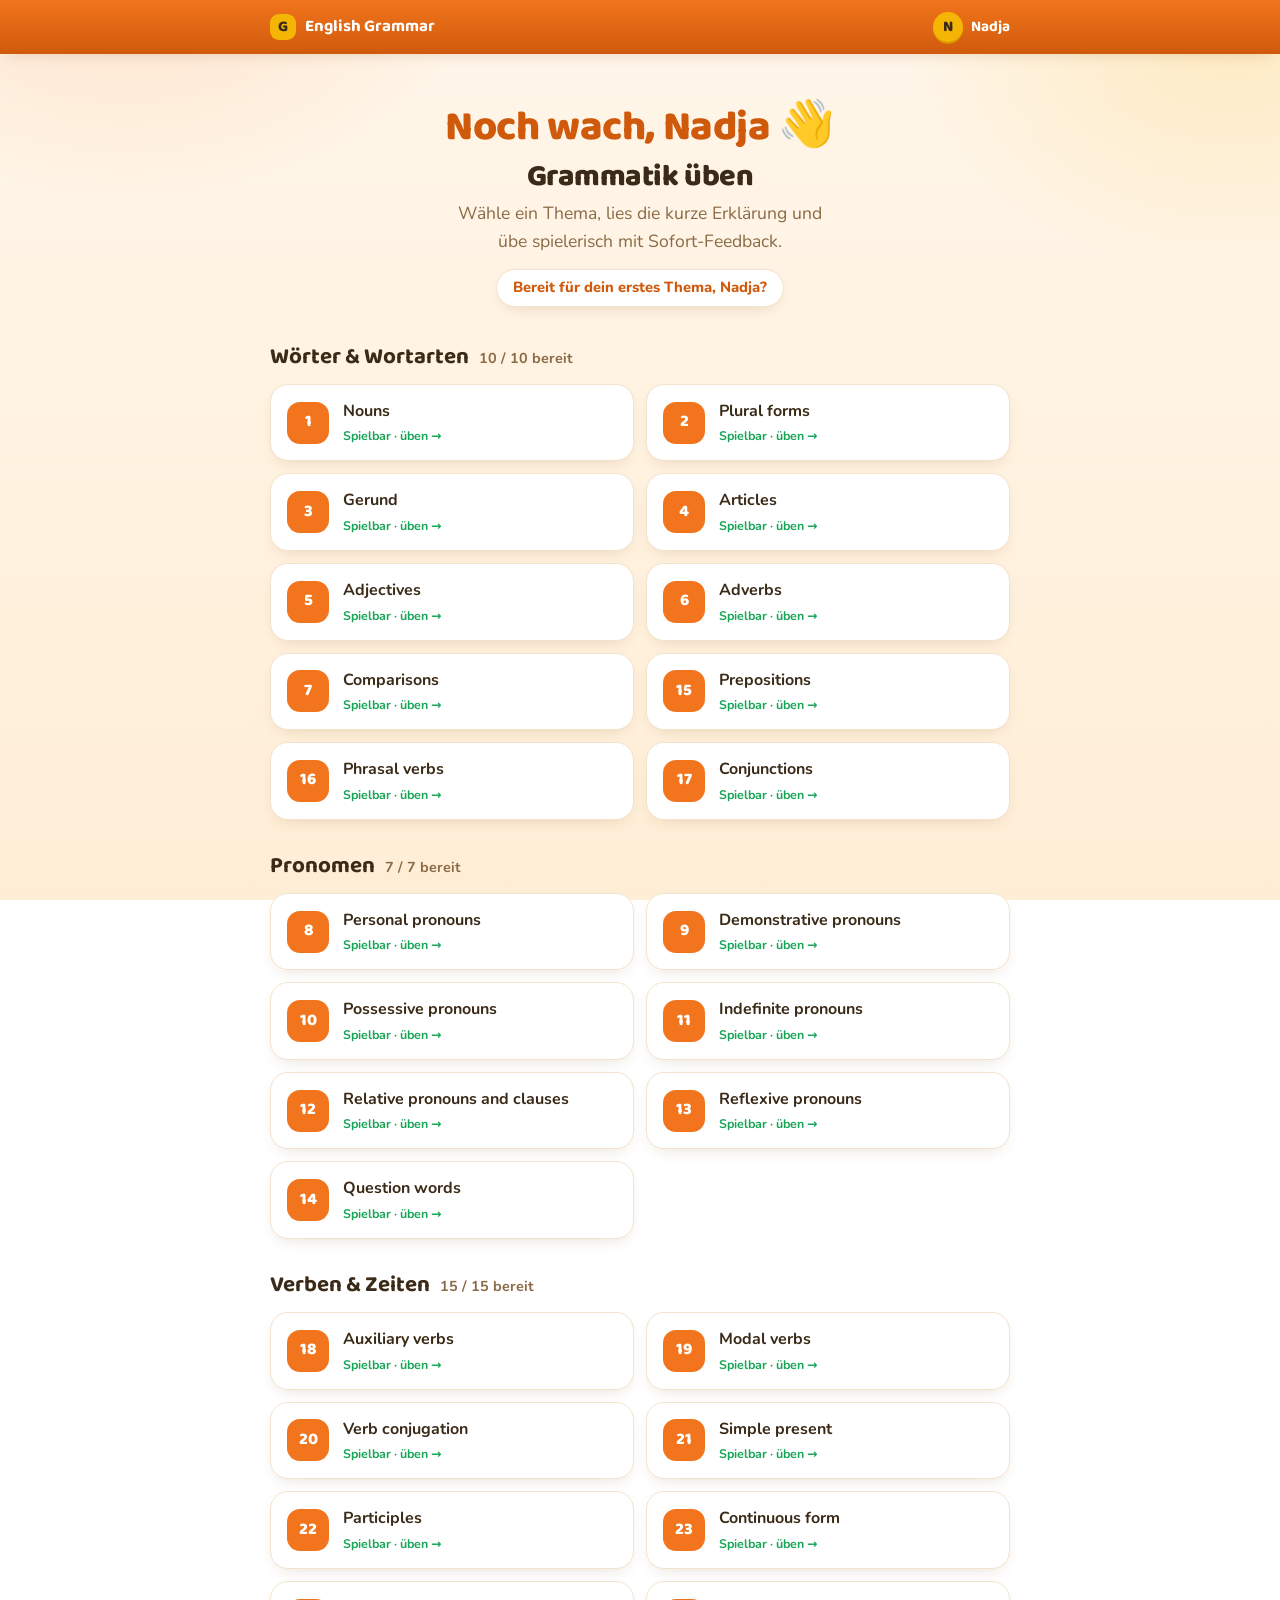
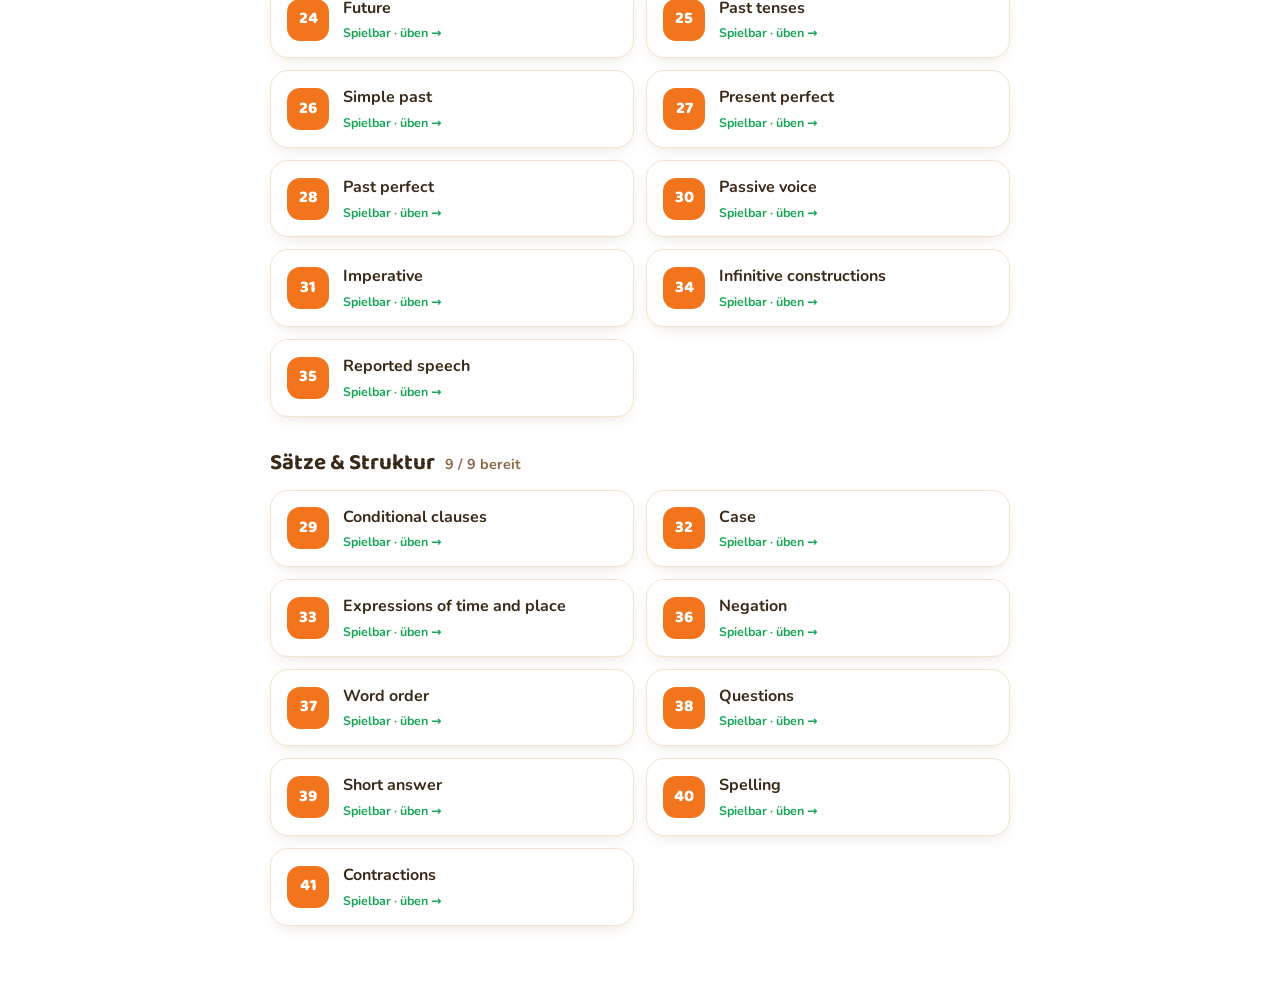
==== commit 0579853f: "Persönlicher: Nadja-Avatar in Kopfleiste, größere Begrüßung, Fortschritts-Text und Lob/Abschluss mit" ====
--- a/index.html
+++ b/index.html
@@ -10,7 +10,7 @@
   <header class="appbar">
     <div class="appbar__in">
       <a class="appbar__title" href="index.html"><span class="dot">G</span> English Grammar</a>
-      <span style="opacity:.9;font-weight:700;font-size:.9rem" id="ready-count"></span>
+      <span class="user"><span class="avatar">N</span> Nadja</span>
     </div>
   </header>
 
@@ -31,18 +31,31 @@
       var groups = window.TOPIC_GROUPS, topics = window.TOPICS;
       var fertig = topics.filter(function (t) { return t.file; }).length;
 
+      function bestFor(t) {
+        // Bestpunktzahl wird in quiz.js unter "best:<title>" gespeichert
+        try { return parseInt(localStorage.getItem("best:" + t.title) || "0", 10); } catch (e) { return 0; }
+      }
+
       // Persönliche, zeit-abhängige Begrüßung für Nadja
       var h = new Date().getHours();
       var gruss = h < 5 ? "Noch wach" : h < 11 ? "Guten Morgen" : h < 17 ? "Hallo" : h < 22 ? "Guten Abend" : "Gute Nacht";
       document.getElementById("greet").innerHTML =
         gruss + ', Nadja <span class="wave">👋</span>';
 
-      document.getElementById("ready-count").textContent = fertig + " / " + topics.length + " bereit";
-      document.getElementById("hero-stat").textContent = fertig + " von " + topics.length + " Themen sind schon spielbar";
+      // Bisherigen Fortschritt von Nadja zusammenrechnen
+      var punkteGesamt = 0, themenGespielt = 0;
+      topics.forEach(function (t) {
+        if (!t.file) return;
+        var b = bestFor(t);
+        if (b > 0) { punkteGesamt += b; themenGespielt++; }
+      });
 
-      function bestFor(t) {
-        // Bestpunktzahl wird in quiz.js unter "best:<title>" gespeichert
-        try { return parseInt(localStorage.getItem("best:" + t.title) || "0", 10); } catch (e) { return 0; }
+      var stat = document.getElementById("hero-stat");
+      if (themenGespielt === 0) {
+        stat.textContent = "Bereit für dein erstes Thema, Nadja?";
+      } else {
+        stat.innerHTML = "Schön, dass du wieder da bist! Schon <b>" + punkteGesamt +
+          " Punkte</b> in <b>" + themenGespielt + "</b> von " + fertig + " Themen.";
       }
 
       var root = document.getElementById("topic-list");
--- a/css/style.css
+++ b/css/style.css
@@ -78,14 +78,21 @@
                       display: grid; place-items: center; color: var(--ink); font-weight: 800; font-size: .95rem; }
 .appbar a.back { color: #fff; text-decoration: none; font-weight: 700; opacity: .92; font-size: .95rem; }
 .appbar a.back:hover { opacity: 1; }
+.appbar .user { display: inline-flex; align-items: center; gap: 8px; color: #fff;
+                font-family: "Baloo 2", sans-serif; font-weight: 700; font-size: .95rem; }
+.appbar .user .avatar { width: 30px; height: 30px; border-radius: 50%; background: var(--accent);
+                        color: var(--ink); display: grid; place-items: center; font-weight: 800;
+                        box-shadow: 0 2px 0 var(--accent-d); }
 
 /* 4) Landingpage ------------------------------------------ */
 .hero { text-align: center; padding: 26px 0 4px; }
-.hero .greet { margin: 0 0 6px; font-family: "Baloo 2", sans-serif; font-weight: 800;
-               color: var(--brand-d); font-size: 1.05rem; animation: slidein .4s var(--ease); }
+.hero .greet { margin: 0 0 8px; font-family: "Baloo 2", sans-serif; font-weight: 800;
+               color: var(--brand-d); font-size: clamp(1.6rem, 6vw, 2.6rem); line-height: 1.1;
+               letter-spacing: -.01em; text-wrap: balance; animation: slidein .4s var(--ease); }
+.hero .greet .wave { font-size: 1.1em; }
 .hero .greet .wave { display: inline-block; animation: wave 1.6s var(--ease) 1; transform-origin: 70% 80%; }
 @keyframes wave { 0%,100%{transform:rotate(0)} 20%{transform:rotate(16deg)} 40%{transform:rotate(-8deg)} 60%{transform:rotate(12deg)} 80%{transform:rotate(-4deg)} }
-.hero h1 { margin: 0 0 .15em; }
+.hero h1 { margin: 0 0 .15em; font-size: clamp(1.4rem, 4vw, 1.9rem); color: var(--ink); }
 .hero .lead { max-width: 34ch; margin: 0 auto 6px; }
 .hero .stat { display: inline-block; margin-top: 8px; color: var(--brand-d); font-weight: 800;
               background: #fff; border: 1px solid var(--line); box-shadow: var(--shadow-sm);
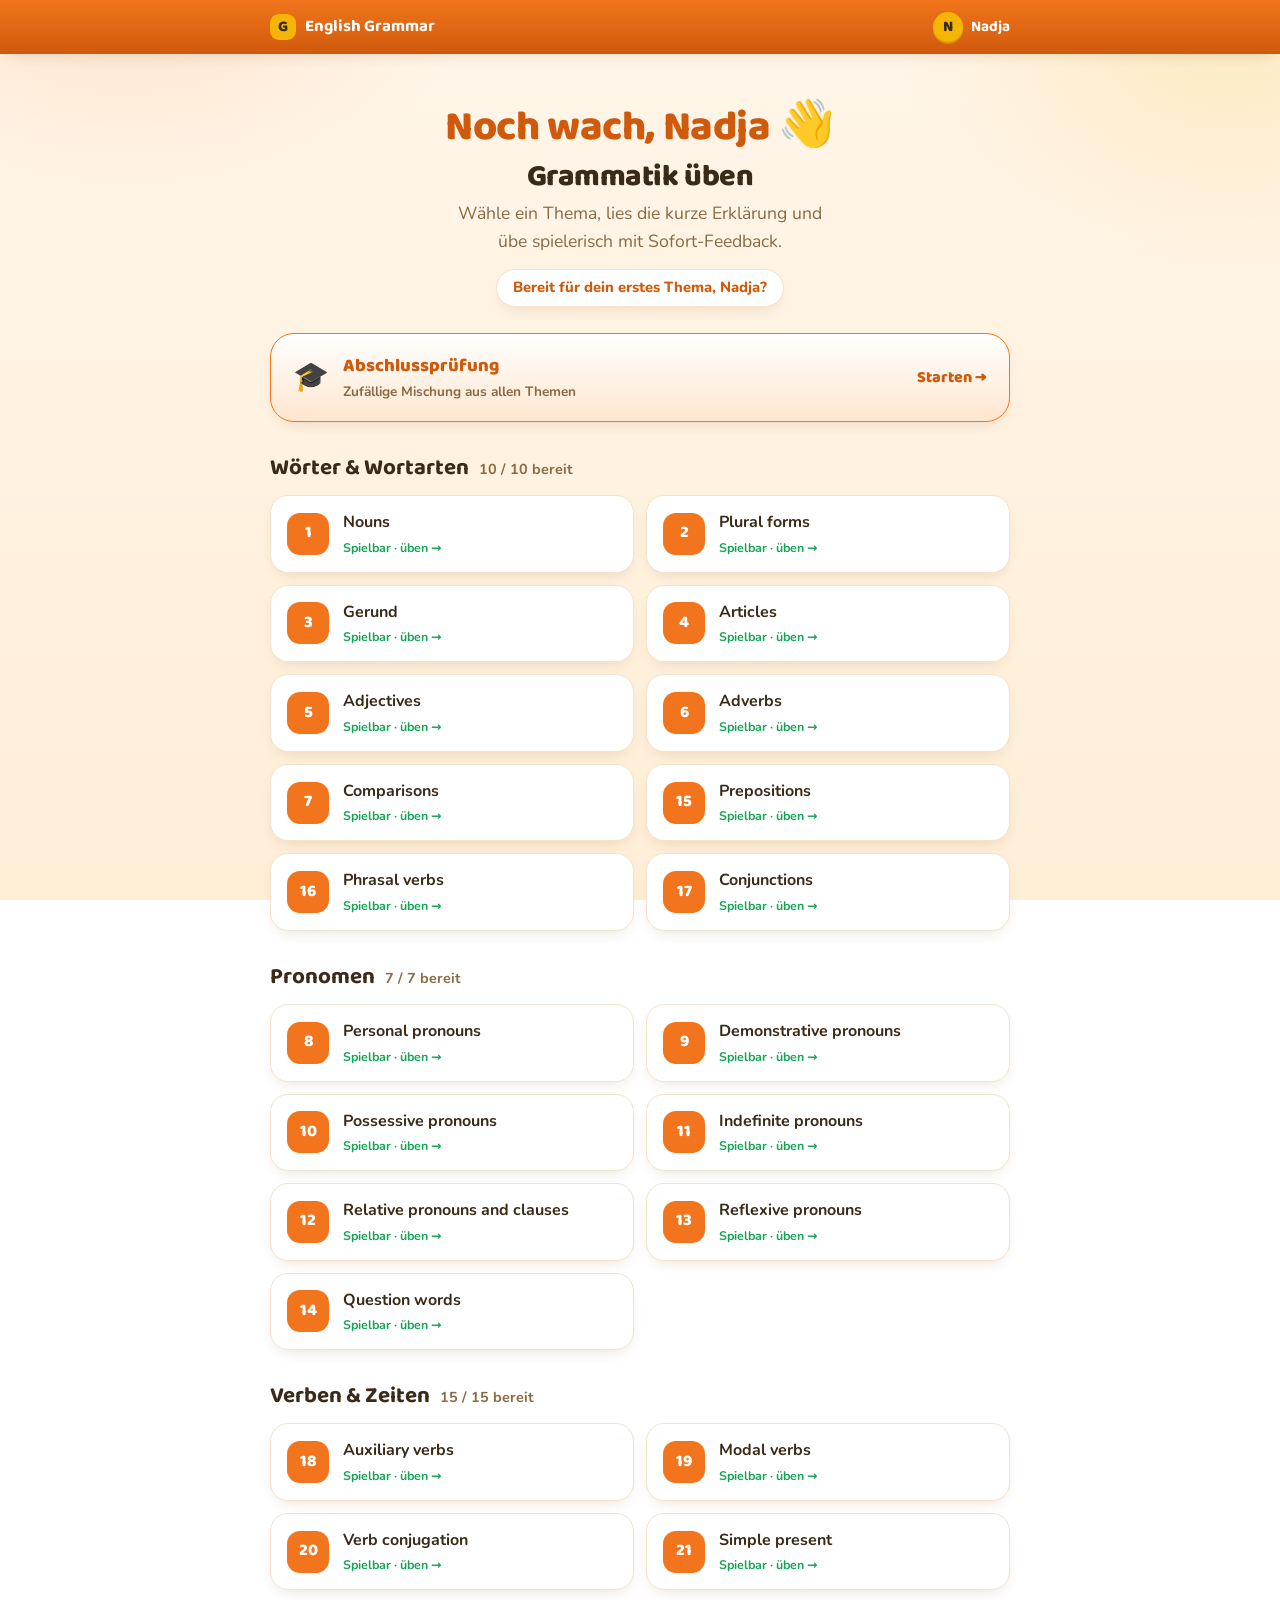
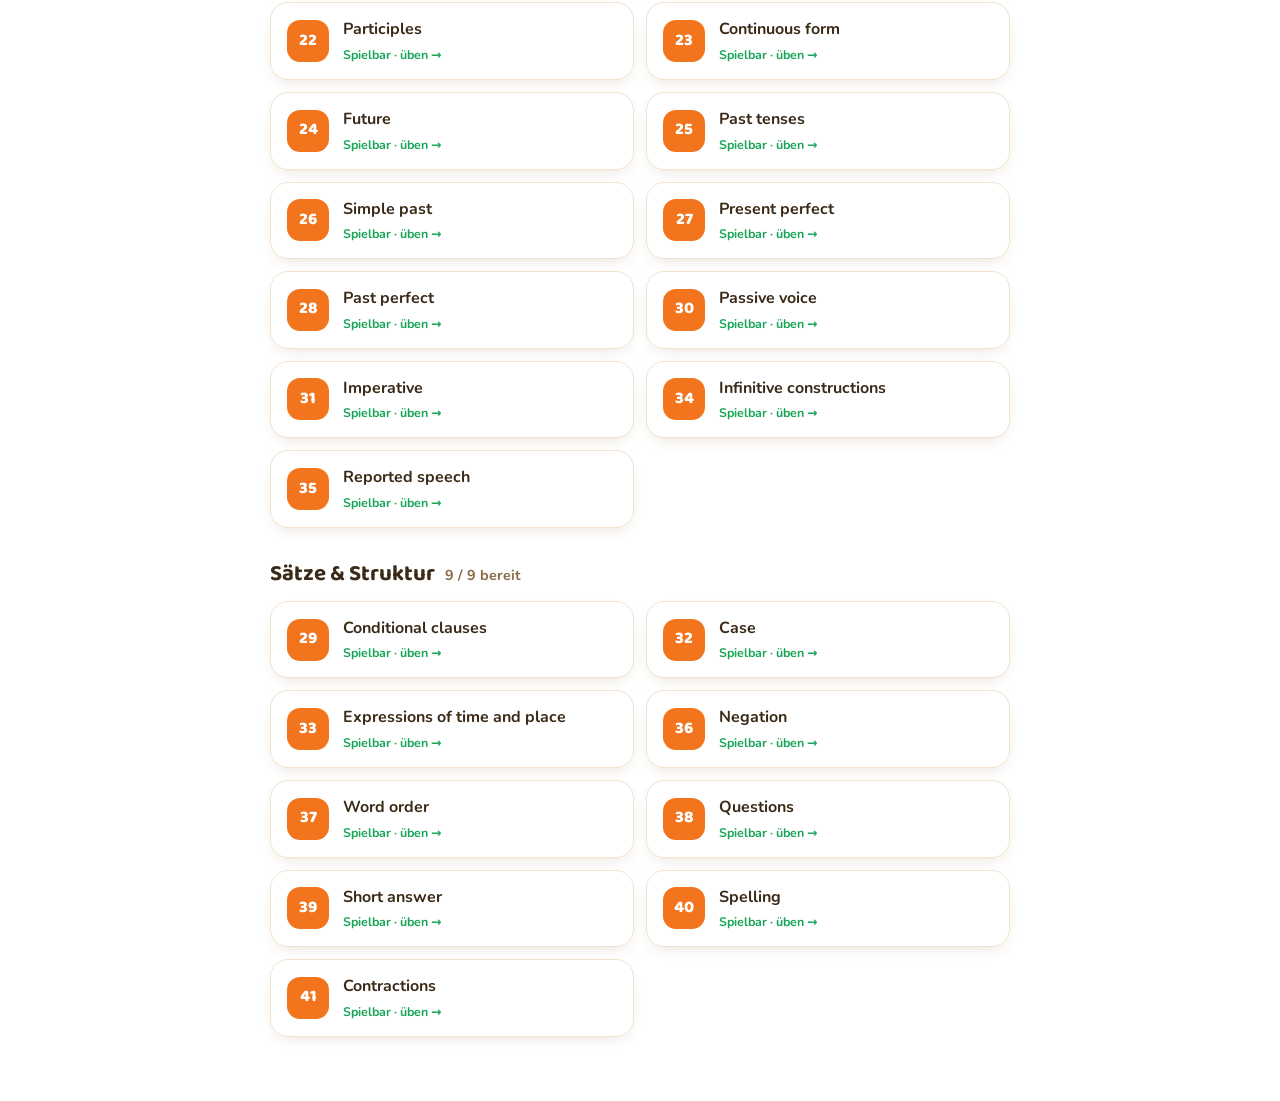
==== commit c8b2203d: "~30 Aufgaben pro Thema + zufällige Reihenfolge jede Runde - Alle 41 Themen auf je ~30 Aufgaben erwei" ====
--- a/index.html
+++ b/index.html
@@ -21,6 +21,15 @@
       <p class="lead">Wähle ein Thema, lies die kurze Erklärung und übe spielerisch mit Sofort-Feedback.</p>
       <span class="stat" id="hero-stat"></span>
     </section>
+
+    <a class="exam-cta" href="pruefung.html">
+      <span class="ec-ic">🎓</span>
+      <span>
+        <span class="ec-t">Abschlussprüfung</span>
+        <span class="ec-s">Zufällige Mischung aus allen Themen</span>
+      </span>
+      <span class="ec-go">Starten →</span>
+    </a>
 
     <div id="topic-list"></div>
   </main>
--- a/css/style.css
+++ b/css/style.css
@@ -239,3 +239,48 @@
     transition-duration: .01ms !important; scroll-behavior: auto !important;
   }
 }
+
+/* ============================================================
+   Abschlussprüfung (pruefung.html + exam.js)
+   ============================================================ */
+
+/* Startbildschirm: Länge wählen */
+.exam-start { animation: slidein .4s var(--ease); }
+.exam-start__lead { color: var(--muted); font-size: 1.05rem; margin: 4px 0 18px; }
+.exam-start__grid {
+  display: grid; gap: 14px;
+  grid-template-columns: repeat(auto-fit, minmax(150px, 1fr));
+}
+.exam-len {
+  display: flex; flex-direction: column; gap: 4px; text-align: left;
+  font-family: "Baloo 2", sans-serif; cursor: pointer; color: var(--ink);
+  background: var(--surface); border: 1px solid var(--line); border-radius: 18px;
+  padding: 18px 18px; box-shadow: var(--shadow-sm);
+  transition: transform .2s var(--ease), box-shadow .2s var(--ease), border-color .2s var(--ease);
+}
+.exam-len:hover { transform: translateY(-3px); box-shadow: var(--shadow); border-color: var(--brand); }
+.exam-len:active { transform: translateY(0); }
+.exam-len__t { font-weight: 800; font-size: 1.2rem; color: var(--brand-d); }
+.exam-len__s { font-weight: 700; font-size: .85rem; color: var(--muted); }
+
+/* Themen-Marke im Feedback */
+.exam-topic { display: inline-block; margin-top: 4px; font-style: normal;
+  font-weight: 800; font-size: .78rem; color: var(--brand-d);
+  background: var(--brand-l); border-radius: 999px; padding: 2px 10px; }
+
+/* Prüfungs-Kachel auf der Startseite */
+.exam-cta {
+  display: flex; align-items: center; gap: 14px; margin: 22px auto 4px;
+  max-width: var(--maxw); text-decoration: none; color: var(--ink);
+  background: linear-gradient(180deg, #fff, var(--brand-l));
+  border: 1px solid var(--brand); border-radius: var(--radius);
+  padding: 18px 22px; box-shadow: var(--shadow-sm);
+  transition: transform .2s var(--ease), box-shadow .2s var(--ease);
+}
+.exam-cta:hover { transform: translateY(-3px); box-shadow: var(--shadow); }
+.exam-cta .ec-ic { font-size: 1.8rem; }
+.exam-cta .ec-t { font-family: "Baloo 2", sans-serif; font-weight: 800;
+  font-size: 1.15rem; color: var(--brand-d); }
+.exam-cta .ec-s { display: block; font-weight: 700; font-size: .85rem; color: var(--muted); }
+.exam-cta .ec-go { margin-left: auto; font-family: "Baloo 2", sans-serif;
+  font-weight: 800; color: var(--brand-d); white-space: nowrap; }
